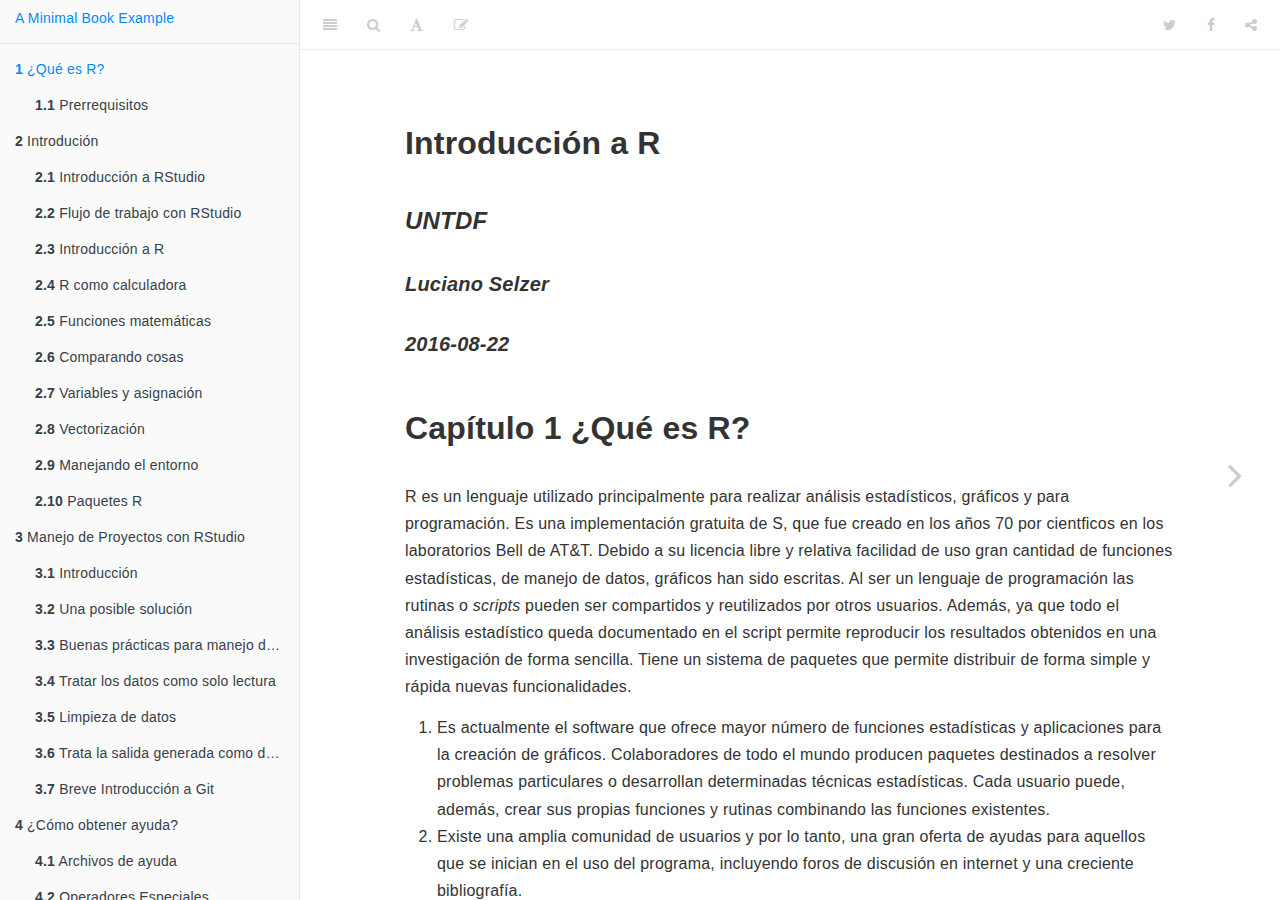
==== index.html @ 3c7bec18 "Update the book" ====
<!DOCTYPE html>
<html >

<head>

  <meta charset="UTF-8">
  <meta http-equiv="X-UA-Compatible" content="IE=edge">
  <title>Introducción a R</title>
  <meta content="text/html; charset=UTF-8" http-equiv="Content-Type">
  <meta name="description" content="Este libro es una introducción a R">
  <meta name="generator" content="bookdown 0.1.5 and GitBook 2.6.7">

  <meta property="og:title" content="Introducción a R" />
  <meta property="og:type" content="book" />
  
  
  <meta property="og:description" content="Este libro es una introducción a R" />
  <meta name="github-repo" content="lselzer/IntroRUNTDF" />

  <meta name="twitter:card" content="summary" />
  <meta name="twitter:title" content="Introducción a R" />
  
  <meta name="twitter:description" content="Este libro es una introducción a R" />
  

<meta name="author" content="Luciano Selzer">

<meta name="date" content="2016-08-22">


  <meta name="viewport" content="width=device-width, initial-scale=1">
  <meta name="apple-mobile-web-app-capable" content="yes">
  <meta name="apple-mobile-web-app-status-bar-style" content="black">
  
  

<link rel="next" href="intro.html">

<script src="libs/jquery-2.2.3/jquery.min.js"></script>
<link href="libs/gitbook-2.6.7/css/style.css" rel="stylesheet" />
<link href="libs/gitbook-2.6.7/css/plugin-bookdown.css" rel="stylesheet" />
<link href="libs/gitbook-2.6.7/css/plugin-highlight.css" rel="stylesheet" />
<link href="libs/gitbook-2.6.7/css/plugin-search.css" rel="stylesheet" />
<link href="libs/gitbook-2.6.7/css/plugin-fontsettings.css" rel="stylesheet" />









<style type="text/css">
div.sourceCode { overflow-x: auto; }
table.sourceCode, tr.sourceCode, td.lineNumbers, td.sourceCode {
  margin: 0; padding: 0; vertical-align: baseline; border: none; }
table.sourceCode { width: 100%; line-height: 100%; }
td.lineNumbers { text-align: right; padding-right: 4px; padding-left: 4px; color: #aaaaaa; border-right: 1px solid #aaaaaa; }
td.sourceCode { padding-left: 5px; }
code > span.kw { color: #007020; font-weight: bold; } /* Keyword */
code > span.dt { color: #902000; } /* DataType */
code > span.dv { color: #40a070; } /* DecVal */
code > span.bn { color: #40a070; } /* BaseN */
code > span.fl { color: #40a070; } /* Float */
code > span.ch { color: #4070a0; } /* Char */
code > span.st { color: #4070a0; } /* String */
code > span.co { color: #60a0b0; font-style: italic; } /* Comment */
code > span.ot { color: #007020; } /* Other */
code > span.al { color: #ff0000; font-weight: bold; } /* Alert */
code > span.fu { color: #06287e; } /* Function */
code > span.er { color: #ff0000; font-weight: bold; } /* Error */
code > span.wa { color: #60a0b0; font-weight: bold; font-style: italic; } /* Warning */
code > span.cn { color: #880000; } /* Constant */
code > span.sc { color: #4070a0; } /* SpecialChar */
code > span.vs { color: #4070a0; } /* VerbatimString */
code > span.ss { color: #bb6688; } /* SpecialString */
code > span.im { } /* Import */
code > span.va { color: #19177c; } /* Variable */
code > span.cf { color: #007020; font-weight: bold; } /* ControlFlow */
code > span.op { color: #666666; } /* Operator */
code > span.bu { } /* BuiltIn */
code > span.ex { } /* Extension */
code > span.pp { color: #bc7a00; } /* Preprocessor */
code > span.at { color: #7d9029; } /* Attribute */
code > span.do { color: #ba2121; font-style: italic; } /* Documentation */
code > span.an { color: #60a0b0; font-weight: bold; font-style: italic; } /* Annotation */
code > span.cv { color: #60a0b0; font-weight: bold; font-style: italic; } /* CommentVar */
code > span.in { color: #60a0b0; font-weight: bold; font-style: italic; } /* Information */
</style>

<link rel="stylesheet" href="css/style.css" type="text/css" />
<link rel="stylesheet" href="css/lesson.css" type="text/css" />
</head>

<body>


  <div class="book without-animation with-summary font-size-2 font-family-1" data-basepath=".">

    <div class="book-summary">
      <nav role="navigation">

<ul class="summary">
<li><a href="./">A Minimal Book Example</a></li>

<li class="divider"></li>
<li class="chapter" data-level="1" data-path="index.html"><a href="index.html"><i class="fa fa-check"></i><b>1</b> ¿Qué es R?</a><ul>
<li class="chapter" data-level="1.1" data-path="index.html"><a href="index.html#prerrequisitos"><i class="fa fa-check"></i><b>1.1</b> Prerrequisitos</a></li>
</ul></li>
<li class="chapter" data-level="2" data-path="intro.html"><a href="intro.html"><i class="fa fa-check"></i><b>2</b> Introdución</a><ul>
<li class="chapter" data-level="2.1" data-path="intro.html"><a href="intro.html#introduccion-a-rstudio"><i class="fa fa-check"></i><b>2.1</b> Introducción a RStudio</a></li>
<li class="chapter" data-level="2.2" data-path="intro.html"><a href="intro.html#flujo-de-trabajo-con-rstudio"><i class="fa fa-check"></i><b>2.2</b> Flujo de trabajo con RStudio</a></li>
<li class="chapter" data-level="2.3" data-path="intro.html"><a href="intro.html#introduccion-a-r"><i class="fa fa-check"></i><b>2.3</b> Introducción a R</a></li>
<li class="chapter" data-level="2.4" data-path="intro.html"><a href="intro.html#r-como-calculadora"><i class="fa fa-check"></i><b>2.4</b> R como calculadora</a></li>
<li class="chapter" data-level="2.5" data-path="intro.html"><a href="intro.html#funciones-matematicas"><i class="fa fa-check"></i><b>2.5</b> Funciones matemáticas</a></li>
<li class="chapter" data-level="2.6" data-path="intro.html"><a href="intro.html#comparando-cosas"><i class="fa fa-check"></i><b>2.6</b> Comparando cosas</a></li>
<li class="chapter" data-level="2.7" data-path="intro.html"><a href="intro.html#variables-y-asignacion"><i class="fa fa-check"></i><b>2.7</b> Variables y asignación</a></li>
<li class="chapter" data-level="2.8" data-path="intro.html"><a href="intro.html#vectorizacion"><i class="fa fa-check"></i><b>2.8</b> Vectorización</a></li>
<li class="chapter" data-level="2.9" data-path="intro.html"><a href="intro.html#manejando-el-entorno"><i class="fa fa-check"></i><b>2.9</b> Manejando el entorno</a></li>
<li class="chapter" data-level="2.10" data-path="intro.html"><a href="intro.html#paquetes-r"><i class="fa fa-check"></i><b>2.10</b> Paquetes R</a></li>
</ul></li>
<li class="chapter" data-level="3" data-path="proyectos.html"><a href="proyectos.html"><i class="fa fa-check"></i><b>3</b> Manejo de Proyectos con RStudio</a><ul>
<li class="chapter" data-level="3.1" data-path="proyectos.html"><a href="proyectos.html#introduccion"><i class="fa fa-check"></i><b>3.1</b> Introducción</a></li>
<li class="chapter" data-level="3.2" data-path="proyectos.html"><a href="proyectos.html#una-posible-solucion"><i class="fa fa-check"></i><b>3.2</b> Una posible solución</a></li>
<li class="chapter" data-level="3.3" data-path="proyectos.html"><a href="proyectos.html#buenas-practicas-para-manejo-de-proyectos"><i class="fa fa-check"></i><b>3.3</b> Buenas prácticas para manejo de proyectos</a></li>
<li class="chapter" data-level="3.4" data-path="proyectos.html"><a href="proyectos.html#tratar-los-datos-como-solo-lectura"><i class="fa fa-check"></i><b>3.4</b> Tratar los datos como solo lectura</a></li>
<li class="chapter" data-level="3.5" data-path="proyectos.html"><a href="proyectos.html#limpieza-de-datos"><i class="fa fa-check"></i><b>3.5</b> Limpieza de datos</a></li>
<li class="chapter" data-level="3.6" data-path="proyectos.html"><a href="proyectos.html#trata-la-salida-generada-como-descartable"><i class="fa fa-check"></i><b>3.6</b> Trata la salida generada como descartable</a></li>
<li class="chapter" data-level="3.7" data-path="proyectos.html"><a href="proyectos.html#breve-introduccion-a-git"><i class="fa fa-check"></i><b>3.7</b> Breve Introducción a Git</a></li>
</ul></li>
<li class="chapter" data-level="4" data-path="como-obtener-ayuda.html"><a href="como-obtener-ayuda.html"><i class="fa fa-check"></i><b>4</b> ¿Cómo obtener ayuda?</a><ul>
<li class="chapter" data-level="4.1" data-path="como-obtener-ayuda.html"><a href="como-obtener-ayuda.html#archivos-de-ayuda"><i class="fa fa-check"></i><b>4.1</b> Archivos de ayuda</a></li>
<li class="chapter" data-level="4.2" data-path="como-obtener-ayuda.html"><a href="como-obtener-ayuda.html#operadores-especiales"><i class="fa fa-check"></i><b>4.2</b> Operadores Especiales</a></li>
<li class="chapter" data-level="4.3" data-path="como-obtener-ayuda.html"><a href="como-obtener-ayuda.html#ayuda-de-paquetes"><i class="fa fa-check"></i><b>4.3</b> Ayuda de paquetes</a></li>
<li class="chapter" data-level="4.4" data-path="como-obtener-ayuda.html"><a href="como-obtener-ayuda.html#si-solo-recordas-una-parte-de-la-funcion"><i class="fa fa-check"></i><b>4.4</b> Si solo recordas una parte de la función</a></li>
<li class="chapter" data-level="4.5" data-path="como-obtener-ayuda.html"><a href="como-obtener-ayuda.html#si-no-tenes-idea-donde-empezar"><i class="fa fa-check"></i><b>4.5</b> Si no tenés idea donde empezar</a></li>
<li class="chapter" data-level="4.6" data-path="como-obtener-ayuda.html"><a href="como-obtener-ayuda.html#cuando-tu-codigo-no-funciona-obtener-ayuda-de-tus-pares"><i class="fa fa-check"></i><b>4.6</b> Cuando tu código no funciona: obtener ayuda de tus pares</a></li>
<li class="chapter" data-level="4.7" data-path="como-obtener-ayuda.html"><a href="como-obtener-ayuda.html#otras-fuentes-de-ayuda"><i class="fa fa-check"></i><b>4.7</b> Otras fuentes de ayuda</a></li>
</ul></li>
<li class="divider"></li>
<li><a href="https://github.com/rstudio/bookdown" target="blank">Published with bookdown</a></li>

</ul>

      </nav>
    </div>

    <div class="book-body">
      <div class="body-inner">
        <div class="book-header" role="navigation">
          <h1>
            <i class="fa fa-circle-o-notch fa-spin"></i><a href="./">Introducción a R</a>
          </h1>
        </div>

        <div class="page-wrapper" tabindex="-1" role="main">
          <div class="page-inner">

            <section class="normal" id="section-">
<div id="header">
<h1 class="title">Introducción a R</h1>
<h3 class="subtitle"><em>UNTDF</em></h3>
<h4 class="author"><em>Luciano Selzer</em></h4>
<h4 class="date"><em>2016-08-22</em></h4>
</div>
<div id="que-es-r" class="section level1">
<h1><span class="header-section-number">Capítulo 1</span> ¿Qué es R?</h1>
<p>R es un lenguaje utilizado principalmente para realizar análisis estadísticos, gráficos y para programación. Es una implementación gratuita de S, que fue creado en los años 70 por cientficos en los laboratorios Bell de AT&amp;T. Debido a su licencia libre y relativa facilidad de uso gran cantidad de funciones estadísticas, de manejo de datos, gráficos han sido escritas. Al ser un lenguaje de programación las rutinas o <em>scripts</em> pueden ser compartidos y reutilizados por otros usuarios. Además, ya que todo el análisis estadístico queda documentado en el script permite reproducir los resultados obtenidos en una investigación de forma sencilla. Tiene un sistema de paquetes que permite distribuir de forma simple y rápida nuevas funcionalidades.</p>
<ol style="list-style-type: decimal">
<li>Es actualmente el software que ofrece mayor número de funciones estadísticas y aplicaciones para la creación de gráficos. Colaboradores de todo el mundo producen paquetes destinados a resolver problemas particulares o desarrollan determinadas técnicas estadísticas. Cada usuario puede, además, crear sus propias funciones y rutinas combinando las funciones existentes.<br />
</li>
<li>Existe una amplia comunidad de usuarios y por lo tanto, una gran oferta de ayudas para aquellos que se inician en el uso del programa, incluyendo foros de discusión en internet y una creciente bibliografía.<br />
</li>
<li>R es una <em>lingua franca</em> para el intercambio de ideas en el ámbito científico. De la misma manera en que se escribe un artículo para comunicar ideas, pueden escribirse rutinas para comunicar un análisis. Un número creciente de trabajos citan este software o presentan rutinas escritas en este lenguaje publicadas.</li>
</ol>
<div id="prerrequisitos" class="section level2">
<h2><span class="header-section-number">1.1</span> Prerrequisitos</h2>
<p>Para este curso son necesarios una serie de programas. Primero, necesitamos R. Para bajarlo ir a <a href="https://cran.r-project.org/" class="uri">https://cran.r-project.org/</a>, hay varias opciones según el sistema operativo (Linux, Mac OS X, Windows). Elegir la opción correspondiente. Si eligen Windows, a continuación deben elegir <code>base</code> y luego <em>Download R 3.3.1 for Windows</em> que es la versión actual al momento de escribir estas palabras. Luego de que termine de bajar instalarlo.</p>
<p>Por otro lado, necesitaremos Git. Git es un sistema de control de versión. En el próximo capítulo veremos como se usa. Los sistemas de control de versión sirven para mantener un control de los cambios en el código, respaldo, y facilitan la colaboración entre pares. Para descargarlo ir <a href="https://git-scm.com/" class="uri">https://git-scm.com/</a>. Abajo a la derecha aparecerá una imagen de un monitor con un botón donde aparece la versión para nuestro sistema operativo. Hacer click ahí, descargar e instalar.</p>
<p>A continuación debemos instalar RStudio. Para esto, debemos navegar hasta <a href="https://www.rstudio.com/products/rstudio/download2/" class="uri">https://www.rstudio.com/products/rstudio/download2/</a> y descargar el la versión gratuita de escritorio (<em>RStudio Desktop</em>). Instalarla.</p>
<p>Una vez que RStudio está instalado solo falta configurar Git. Solo hace falta decirle la ruta del ejecutable. Para esto hay que abrir RStudio e ir al menú <code>Tools\Global Options</code> y luego ir a <code>Git\SVN</code>, el anteúltimo icono. Si utilizaron la instalación por defecto de Git la ruta es <code>C:\Program Files\Git\bin</code> si tienen Windows 32 bits o <code>C:\Program Files (x86)\Git\bin</code> si tienen Windows 64 bits. La carpeta <code>Program Files</code> puede llamarse <code>Archivos de Programa</code> si tienen Windows en español. Presionar <code>Ok</code>.</p>
<p>Finalmente, pueden crear un usuario en GitHub. Es un servicion gratuito. Ir a <a href="https://github.com/" class="uri">https://github.com/</a> y completar el formulario con usuario, correo electrónico y contraseña. Presionar <em>Sign Up for GitHub</em>. Si no están en una computadora compartida, también será conveniente crear un par de claves pública y privada para no tener que autenticarse cada vez que quieran subir sus cambios a GitHub. En Rstudio: 1. Vayan a <code>Tools\Global Options...</code>, luego a la pestaña de <code>Git\SVN</code>. 2. Ahí deben hacer click en <code>create RSA key</code>. Pueden poner una <code>Passphase</code> que es como una contraseña, no es obligatoria pero hará que las claves sean más seguras. 3. Presionan <code>Create</code>, les va a aparecer un cartel y ponen <code>Ok</code>. 4. Luego, presionan en <code>View public key</code>. Copian la clave.</p>
<p>En el sitio web de <a href="https://www.github.com">Github</a>:</p>
<ol style="list-style-type: decimal">
<li>En la esquina superior derecha hay un icono que es su foto de usuario. Hacen click ahí y luego en <code>Settings</code>.</li>
<li>Van la pestaña <code>SSH and GPG keys</code>.</li>
<li>Luego, presionan en <code>New SHH Key</code>.</li>
<li>En <em>Title</em> ponen el nombre del programa que lo va a usar. <strong>RStudio</strong> en nuestro caso.</li>
<li>En <em>Key</em> pegan lo que han copiado de RStudio.</li>
<li>Finalmente, presionan <code>Add SSH Key</code></li>
</ol>
<p>Con todo esto ya instalado y configurado ¡ya están listos para empezar!</p>

</div>
</div>
            </section>

          </div>
        </div>
      </div>

<a href="intro.html" class="navigation navigation-next navigation-unique" aria-label="Next page""><i class="fa fa-angle-right"></i></a>

<script src="libs/gitbook-2.6.7/js/app.min.js"></script>
<script src="libs/gitbook-2.6.7/js/lunr.js"></script>
<script src="libs/gitbook-2.6.7/js/plugin-search.js"></script>
<script src="libs/gitbook-2.6.7/js/plugin-sharing.js"></script>
<script src="libs/gitbook-2.6.7/js/plugin-fontsettings.js"></script>
<script src="libs/gitbook-2.6.7/js/plugin-bookdown.js"></script>
<script src="libs/gitbook-2.6.7/js/jquery.highlight.js"></script>
<script>
require(["gitbook"], function(gitbook) {
gitbook.start({
"sharing": {
"facebook": true,
"twitter": true,
"google": false,
"weibo": false,
"instapper": false,
"vk": false,
"all": ["facebook", "google", "twitter", "weibo", "instapaper"]
},
"fontsettings": {
"theme": "white",
"family": "sans",
"size": 2
},
"edit": {
"link": "https://github.com/rstudio/bookdown-demo/edit/master/index.Rmd",
"text": null
},
"download": null,
"toc": {
"collapse": "subsection"
}
});
});
</script>

</body>

</html>
---- libs/gitbook-2.6.7/css/style.css ----
/*! normalize.css v2.1.0 | MIT License | git.io/normalize */img,legend{border:0}*,.fa{-webkit-font-smoothing:antialiased}.fa-ul>li,sub,sup{position:relative}.book .book-body .page-wrapper .page-inner section.normal hr:after,.book-langs-index .inner .languages:after,.buttons:after,.dropdown-menu .buttons:after{clear:both}body,html{-ms-text-size-adjust:100%;-webkit-text-size-adjust:100%}article,aside,details,figcaption,figure,footer,header,hgroup,main,nav,section,summary{display:block}audio,canvas,video{display:inline-block}.hidden,[hidden]{display:none}audio:not([controls]){display:none;height:0}html{font-family:sans-serif}body,figure{margin:0}a:focus{outline:dotted thin}a:active,a:hover{outline:0}h1{font-size:2em;margin:.67em 0}abbr[title]{border-bottom:1px dotted}b,strong{font-weight:700}dfn{font-style:italic}hr{-moz-box-sizing:content-box;box-sizing:content-box;height:0}mark{background:#ff0;color:#000}code,kbd,pre,samp{font-family:monospace,serif;font-size:1em}pre{white-space:pre-wrap}q{quotes:"\201C" "\201D" "\2018" "\2019"}small{font-size:80%}sub,sup{font-size:75%;line-height:0;vertical-align:baseline}sup{top:-.5em}sub{bottom:-.25em}svg:not(:root){overflow:hidden}fieldset{border:1px solid silver;margin:0 2px;padding:.35em .625em .75em}legend{padding:0}button,input,select,textarea{font-family:inherit;font-size:100%;margin:0}button,input{line-height:normal}button,select{text-transform:none}button,html input[type=button],input[type=reset],input[type=submit]{-webkit-appearance:button;cursor:pointer}button[disabled],html input[disabled]{cursor:default}input[type=checkbox],input[type=radio]{box-sizing:border-box;padding:0}input[type=search]{-webkit-appearance:textfield;-moz-box-sizing:content-box;-webkit-box-sizing:content-box;box-sizing:content-box}input[type=search]::-webkit-search-cancel-button{margin-right:10px;}button::-moz-focus-inner,input::-moz-focus-inner{border:0;padding:0}textarea{overflow:auto;vertical-align:top}table{border-collapse:collapse;border-spacing:0}/*!
 * Preboot v2
 *
 * Open sourced under MIT license by @mdo.
 * Some variables and mixins from Bootstrap (Apache 2 license).
 */.link-inherit,.link-inherit:focus,.link-inherit:hover{color:inherit}.fa,.fa-stack{display:inline-block}/*!
 *  Font Awesome 4.1.0 by @davegandy - http://fontawesome.io - @fontawesome
 *  License - http://fontawesome.io/license (Font: SIL OFL 1.1, CSS: MIT License)
 */@font-face{font-family:FontAwesome;src:url(./fontawesome/fontawesome-webfont.ttf?v=4.1.0) format('truetype');font-weight:400;font-style:normal}.fa{font-family:FontAwesome;font-style:normal;font-weight:400;line-height:1;-moz-osx-font-smoothing:grayscale}.book .book-header,.book .book-summary{font-family:"Helvetica Neue",Helvetica,Arial,sans-serif}.fa-lg{font-size:1.33333333em;line-height:.75em;vertical-align:-15%}.fa-2x{font-size:2em}.fa-3x{font-size:3em}.fa-4x{font-size:4em}.fa-5x{font-size:5em}.fa-fw{width:1.28571429em;text-align:center}.fa-ul{padding-left:0;margin-left:2.14285714em;list-style-type:none}.fa-li{position:absolute;left:-2.14285714em;width:2.14285714em;top:.14285714em;text-align:center}.fa-li.fa-lg{left:-1.85714286em}.fa-border{padding:.2em .25em .15em;border:.08em solid #eee;border-radius:.1em}.pull-right{float:right}.pull-left{float:left}.fa.pull-left{margin-right:.3em}.fa.pull-right{margin-left:.3em}.fa-spin{-webkit-animation:spin 2s infinite linear;-moz-animation:spin 2s infinite linear;-o-animation:spin 2s infinite linear;animation:spin 2s infinite linear}@-moz-keyframes spin{0%{-moz-transform:rotate(0)}100%{-moz-transform:rotate(359deg)}}@-webkit-keyframes spin{0%{-webkit-transform:rotate(0)}100%{-webkit-transform:rotate(359deg)}}@-o-keyframes spin{0%{-o-transform:rotate(0)}100%{-o-transform:rotate(359deg)}}@keyframes spin{0%{-webkit-transform:rotate(0);transform:rotate(0)}100%{-webkit-transform:rotate(359deg);transform:rotate(359deg)}}.fa-rotate-90{filter:progid:DXImageTransform.Microsoft.BasicImage(rotation=1);-webkit-transform:rotate(90deg);-moz-transform:rotate(90deg);-ms-transform:rotate(90deg);-o-transform:rotate(90deg);transform:rotate(90deg)}.fa-rotate-180{filter:progid:DXImageTransform.Microsoft.BasicImage(rotation=2);-webkit-transform:rotate(180deg);-moz-transform:rotate(180deg);-ms-transform:rotate(180deg);-o-transform:rotate(180deg);transform:rotate(180deg)}.fa-rotate-270{filter:progid:DXImageTransform.Microsoft.BasicImage(rotation=3);-webkit-transform:rotate(270deg);-moz-transform:rotate(270deg);-ms-transform:rotate(270deg);-o-transform:rotate(270deg);transform:rotate(270deg)}.fa-flip-horizontal{filter:progid:DXImageTransform.Microsoft.BasicImage(rotation=0, mirror=1);-webkit-transform:scale(-1,1);-moz-transform:scale(-1,1);-ms-transform:scale(-1,1);-o-transform:scale(-1,1);transform:scale(-1,1)}.fa-flip-vertical{filter:progid:DXImageTransform.Microsoft.BasicImage(rotation=2, mirror=1);-webkit-transform:scale(1,-1);-moz-transform:scale(1,-1);-ms-transform:scale(1,-1);-o-transform:scale(1,-1);transform:scale(1,-1)}.fa-stack{position:relative;width:2em;height:2em;line-height:2em;vertical-align:middle}.fa-stack-1x,.fa-stack-2x{position:absolute;left:0;width:100%;text-align:center}.fa-stack-1x{line-height:inherit}.fa-stack-2x{font-size:2em}.fa-inverse{color:#fff}.fa-glass:before{content:"\f000"}.fa-music:before{content:"\f001"}.fa-search:before{content:"\f002"}.fa-envelope-o:before{content:"\f003"}.fa-heart:before{content:"\f004"}.fa-star:before{content:"\f005"}.fa-star-o:before{content:"\f006"}.fa-user:before{content:"\f007"}.fa-film:before{content:"\f008"}.fa-th-large:before{content:"\f009"}.fa-th:before{content:"\f00a"}.fa-th-list:before{content:"\f00b"}.fa-check:before{content:"\f00c"}.fa-times:before{content:"\f00d"}.fa-search-plus:before{content:"\f00e"}.fa-search-minus:before{content:"\f010"}.fa-power-off:before{content:"\f011"}.fa-signal:before{content:"\f012"}.fa-cog:before,.fa-gear:before{content:"\f013"}.fa-trash-o:before{content:"\f014"}.fa-home:before{content:"\f015"}.fa-file-o:before{content:"\f016"}.fa-clock-o:before{content:"\f017"}.fa-road:before{content:"\f018"}.fa-download:before{content:"\f019"}.fa-arrow-circle-o-down:before{content:"\f01a"}.fa-arrow-circle-o-up:before{content:"\f01b"}.fa-inbox:before{content:"\f01c"}.fa-play-circle-o:before{content:"\f01d"}.fa-repeat:before,.fa-rotate-right:before{content:"\f01e"}.fa-refresh:before{content:"\f021"}.fa-list-alt:before{content:"\f022"}.fa-lock:before{content:"\f023"}.fa-flag:before{content:"\f024"}.fa-headphones:before{content:"\f025"}.fa-volume-off:before{content:"\f026"}.fa-volume-down:before{content:"\f027"}.fa-volume-up:before{content:"\f028"}.fa-qrcode:before{content:"\f029"}.fa-barcode:before{content:"\f02a"}.fa-tag:before{content:"\f02b"}.fa-tags:before{content:"\f02c"}.fa-book:before{content:"\f02d"}.fa-bookmark:before{content:"\f02e"}.fa-print:before{content:"\f02f"}.fa-camera:before{content:"\f030"}.fa-font:before{content:"\f031"}.fa-bold:before{content:"\f032"}.fa-italic:before{content:"\f033"}.fa-text-height:before{content:"\f034"}.fa-text-width:before{content:"\f035"}.fa-align-left:before{content:"\f036"}.fa-align-center:before{content:"\f037"}.fa-align-right:before{content:"\f038"}.fa-align-justify:before{content:"\f039"}.fa-list:before{content:"\f03a"}.fa-dedent:before,.fa-outdent:before{content:"\f03b"}.fa-indent:before{content:"\f03c"}.fa-video-camera:before{content:"\f03d"}.fa-image:before,.fa-photo:before,.fa-picture-o:before{content:"\f03e"}.fa-pencil:before{content:"\f040"}.fa-map-marker:before{content:"\f041"}.fa-adjust:before{content:"\f042"}.fa-tint:before{content:"\f043"}.fa-edit:before,.fa-pencil-square-o:before{content:"\f044"}.fa-share-square-o:before{content:"\f045"}.fa-check-square-o:before{content:"\f046"}.fa-arrows:before{content:"\f047"}.fa-step-backward:before{content:"\f048"}.fa-fast-backward:before{content:"\f049"}.fa-backward:before{content:"\f04a"}.fa-play:before{content:"\f04b"}.fa-pause:before{content:"\f04c"}.fa-stop:before{content:"\f04d"}.fa-forward:before{content:"\f04e"}.fa-fast-forward:before{content:"\f050"}.fa-step-forward:before{content:"\f051"}.fa-eject:before{content:"\f052"}.fa-chevron-left:before{content:"\f053"}.fa-chevron-right:before{content:"\f054"}.fa-plus-circle:before{content:"\f055"}.fa-minus-circle:before{content:"\f056"}.fa-times-circle:before{content:"\f057"}.fa-check-circle:before{content:"\f058"}.fa-question-circle:before{content:"\f059"}.fa-info-circle:before{content:"\f05a"}.fa-crosshairs:before{content:"\f05b"}.fa-times-circle-o:before{content:"\f05c"}.fa-check-circle-o:before{content:"\f05d"}.fa-ban:before{content:"\f05e"}.fa-arrow-left:before{content:"\f060"}.fa-arrow-right:before{content:"\f061"}.fa-arrow-up:before{content:"\f062"}.fa-arrow-down:before{content:"\f063"}.fa-mail-forward:before,.fa-share:before{content:"\f064"}.fa-expand:before{content:"\f065"}.fa-compress:before{content:"\f066"}.fa-plus:before{content:"\f067"}.fa-minus:before{content:"\f068"}.fa-asterisk:before{content:"\f069"}.fa-exclamation-circle:before{content:"\f06a"}.fa-gift:before{content:"\f06b"}.fa-leaf:before{content:"\f06c"}.fa-fire:before{content:"\f06d"}.fa-eye:before{content:"\f06e"}.fa-eye-slash:before{content:"\f070"}.fa-exclamation-triangle:before,.fa-warning:before{content:"\f071"}.fa-plane:before{content:"\f072"}.fa-calendar:before{content:"\f073"}.fa-random:before{content:"\f074"}.fa-comment:before{content:"\f075"}.fa-magnet:before{content:"\f076"}.fa-chevron-up:before{content:"\f077"}.fa-chevron-down:before{content:"\f078"}.fa-retweet:before{content:"\f079"}.fa-shopping-cart:before{content:"\f07a"}.fa-folder:before{content:"\f07b"}.fa-folder-open:before{content:"\f07c"}.fa-arrows-v:before{content:"\f07d"}.fa-arrows-h:before{content:"\f07e"}.fa-bar-chart-o:before{content:"\f080"}.fa-twitter-square:before{content:"\f081"}.fa-facebook-square:before{content:"\f082"}.fa-camera-retro:before{content:"\f083"}.fa-key:before{content:"\f084"}.fa-cogs:before,.fa-gears:before{content:"\f085"}.fa-comments:before{content:"\f086"}.fa-thumbs-o-up:before{content:"\f087"}.fa-thumbs-o-down:before{content:"\f088"}.fa-star-half:before{content:"\f089"}.fa-heart-o:before{content:"\f08a"}.fa-sign-out:before{content:"\f08b"}.fa-linkedin-square:before{content:"\f08c"}.fa-thumb-tack:before{content:"\f08d"}.fa-external-link:before{content:"\f08e"}.fa-sign-in:before{content:"\f090"}.fa-trophy:before{content:"\f091"}.fa-github-square:before{content:"\f092"}.fa-upload:before{content:"\f093"}.fa-lemon-o:before{content:"\f094"}.fa-phone:before{content:"\f095"}.fa-square-o:before{content:"\f096"}.fa-bookmark-o:before{content:"\f097"}.fa-phone-square:before{content:"\f098"}.fa-twitter:before{content:"\f099"}.fa-facebook:before{content:"\f09a"}.fa-github:before{content:"\f09b"}.fa-unlock:before{content:"\f09c"}.fa-credit-card:before{content:"\f09d"}.fa-rss:before{content:"\f09e"}.fa-hdd-o:before{content:"\f0a0"}.fa-bullhorn:before{content:"\f0a1"}.fa-bell:before{content:"\f0f3"}.fa-certificate:before{content:"\f0a3"}.fa-hand-o-right:before{content:"\f0a4"}.fa-hand-o-left:before{content:"\f0a5"}.fa-hand-o-up:before{content:"\f0a6"}.fa-hand-o-down:before{content:"\f0a7"}.fa-arrow-circle-left:before{content:"\f0a8"}.fa-arrow-circle-right:before{content:"\f0a9"}.fa-arrow-circle-up:before{content:"\f0aa"}.fa-arrow-circle-down:before{content:"\f0ab"}.fa-globe:before{content:"\f0ac"}.fa-wrench:before{content:"\f0ad"}.fa-tasks:before{content:"\f0ae"}.fa-filter:before{content:"\f0b0"}.fa-briefcase:before{content:"\f0b1"}.fa-arrows-alt:before{content:"\f0b2"}.fa-group:before,.fa-users:before{content:"\f0c0"}.fa-chain:before,.fa-link:before{content:"\f0c1"}.fa-cloud:before{content:"\f0c2"}.fa-flask:before{content:"\f0c3"}.fa-cut:before,.fa-scissors:before{content:"\f0c4"}.fa-copy:before,.fa-files-o:before{content:"\f0c5"}.fa-paperclip:before{content:"\f0c6"}.fa-floppy-o:before,.fa-save:before{content:"\f0c7"}.fa-square:before{content:"\f0c8"}.fa-bars:before,.fa-navicon:before,.fa-reorder:before{content:"\f0c9"}.fa-list-ul:before{content:"\f0ca"}.fa-list-ol:before{content:"\f0cb"}.fa-strikethrough:before{content:"\f0cc"}.fa-underline:before{content:"\f0cd"}.fa-table:before{content:"\f0ce"}.fa-magic:before{content:"\f0d0"}.fa-truck:before{content:"\f0d1"}.fa-pinterest:before{content:"\f0d2"}.fa-pinterest-square:before{content:"\f0d3"}.fa-google-plus-square:before{content:"\f0d4"}.fa-google-plus:before{content:"\f0d5"}.fa-money:before{content:"\f0d6"}.fa-caret-down:before{content:"\f0d7"}.fa-caret-up:before{content:"\f0d8"}.fa-caret-left:before{content:"\f0d9"}.fa-caret-right:before{content:"\f0da"}.fa-columns:before{content:"\f0db"}.fa-sort:before,.fa-unsorted:before{content:"\f0dc"}.fa-sort-desc:before,.fa-sort-down:before{content:"\f0dd"}.fa-sort-asc:before,.fa-sort-up:before{content:"\f0de"}.fa-envelope:before{content:"\f0e0"}.fa-linkedin:before{content:"\f0e1"}.fa-rotate-left:before,.fa-undo:before{content:"\f0e2"}.fa-gavel:before,.fa-legal:before{content:"\f0e3"}.fa-dashboard:before,.fa-tachometer:before{content:"\f0e4"}.fa-comment-o:before{content:"\f0e5"}.fa-comments-o:before{content:"\f0e6"}.fa-bolt:before,.fa-flash:before{content:"\f0e7"}.fa-sitemap:before{content:"\f0e8"}.fa-umbrella:before{content:"\f0e9"}.fa-clipboard:before,.fa-paste:before{content:"\f0ea"}.fa-lightbulb-o:before{content:"\f0eb"}.fa-exchange:before{content:"\f0ec"}.fa-cloud-download:before{content:"\f0ed"}.fa-cloud-upload:before{content:"\f0ee"}.fa-user-md:before{content:"\f0f0"}.fa-stethoscope:before{content:"\f0f1"}.fa-suitcase:before{content:"\f0f2"}.fa-bell-o:before{content:"\f0a2"}.fa-coffee:before{content:"\f0f4"}.fa-cutlery:before{content:"\f0f5"}.fa-file-text-o:before{content:"\f0f6"}.fa-building-o:before{content:"\f0f7"}.fa-hospital-o:before{content:"\f0f8"}.fa-ambulance:before{content:"\f0f9"}.fa-medkit:before{content:"\f0fa"}.fa-fighter-jet:before{content:"\f0fb"}.fa-beer:before{content:"\f0fc"}.fa-h-square:before{content:"\f0fd"}.fa-plus-square:before{content:"\f0fe"}.fa-angle-double-left:before{content:"\f100"}.fa-angle-double-right:before{content:"\f101"}.fa-angle-double-up:before{content:"\f102"}.fa-angle-double-down:before{content:"\f103"}.fa-angle-left:before{content:"\f104"}.fa-angle-right:before{content:"\f105"}.fa-angle-up:before{content:"\f106"}.fa-angle-down:before{content:"\f107"}.fa-desktop:before{content:"\f108"}.fa-laptop:before{content:"\f109"}.fa-tablet:before{content:"\f10a"}.fa-mobile-phone:before,.fa-mobile:before{content:"\f10b"}.fa-circle-o:before{content:"\f10c"}.fa-quote-left:before{content:"\f10d"}.fa-quote-right:before{content:"\f10e"}.fa-spinner:before{content:"\f110"}.fa-circle:before{content:"\f111"}.fa-mail-reply:before,.fa-reply:before{content:"\f112"}.fa-github-alt:before{content:"\f113"}.fa-folder-o:before{content:"\f114"}.fa-folder-open-o:before{content:"\f115"}.fa-smile-o:before{content:"\f118"}.fa-frown-o:before{content:"\f119"}.fa-meh-o:before{content:"\f11a"}.fa-gamepad:before{content:"\f11b"}.fa-keyboard-o:before{content:"\f11c"}.fa-flag-o:before{content:"\f11d"}.fa-flag-checkered:before{content:"\f11e"}.fa-terminal:before{content:"\f120"}.fa-code:before{content:"\f121"}.fa-mail-reply-all:before,.fa-reply-all:before{content:"\f122"}.fa-star-half-empty:before,.fa-star-half-full:before,.fa-star-half-o:before{content:"\f123"}.fa-location-arrow:before{content:"\f124"}.fa-crop:before{content:"\f125"}.fa-code-fork:before{content:"\f126"}.fa-chain-broken:before,.fa-unlink:before{content:"\f127"}.fa-question:before{content:"\f128"}.fa-info:before{content:"\f129"}.fa-exclamation:before{content:"\f12a"}.fa-superscript:before{content:"\f12b"}.fa-subscript:before{content:"\f12c"}.fa-eraser:before{content:"\f12d"}.fa-puzzle-piece:before{content:"\f12e"}.fa-microphone:before{content:"\f130"}.fa-microphone-slash:before{content:"\f131"}.fa-shield:before{content:"\f132"}.fa-calendar-o:before{content:"\f133"}.fa-fire-extinguisher:before{content:"\f134"}.fa-rocket:before{content:"\f135"}.fa-maxcdn:before{content:"\f136"}.fa-chevron-circle-left:before{content:"\f137"}.fa-chevron-circle-right:before{content:"\f138"}.fa-chevron-circle-up:before{content:"\f139"}.fa-chevron-circle-down:before{content:"\f13a"}.fa-html5:before{content:"\f13b"}.fa-css3:before{content:"\f13c"}.fa-anchor:before{content:"\f13d"}.fa-unlock-alt:before{content:"\f13e"}.fa-bullseye:before{content:"\f140"}.fa-ellipsis-h:before{content:"\f141"}.fa-ellipsis-v:before{content:"\f142"}.fa-rss-square:before{content:"\f143"}.fa-play-circle:before{content:"\f144"}.fa-ticket:before{content:"\f145"}.fa-minus-square:before{content:"\f146"}.fa-minus-square-o:before{content:"\f147"}.fa-level-up:before{content:"\f148"}.fa-level-down:before{content:"\f149"}.fa-check-square:before{content:"\f14a"}.fa-pencil-square:before{content:"\f14b"}.fa-external-link-square:before{content:"\f14c"}.fa-share-square:before{content:"\f14d"}.fa-compass:before{content:"\f14e"}.fa-caret-square-o-down:before,.fa-toggle-down:before{content:"\f150"}.fa-caret-square-o-up:before,.fa-toggle-up:before{content:"\f151"}.fa-caret-square-o-right:before,.fa-toggle-right:before{content:"\f152"}.fa-eur:before,.fa-euro:before{content:"\f153"}.fa-gbp:before{content:"\f154"}.fa-dollar:before,.fa-usd:before{content:"\f155"}.fa-inr:before,.fa-rupee:before{content:"\f156"}.fa-cny:before,.fa-jpy:before,.fa-rmb:before,.fa-yen:before{content:"\f157"}.fa-rouble:before,.fa-rub:before,.fa-ruble:before{content:"\f158"}.fa-krw:before,.fa-won:before{content:"\f159"}.fa-bitcoin:before,.fa-btc:before{content:"\f15a"}.fa-file:before{content:"\f15b"}.fa-file-text:before{content:"\f15c"}.fa-sort-alpha-asc:before{content:"\f15d"}.fa-sort-alpha-desc:before{content:"\f15e"}.fa-sort-amount-asc:before{content:"\f160"}.fa-sort-amount-desc:before{content:"\f161"}.fa-sort-numeric-asc:before{content:"\f162"}.fa-sort-numeric-desc:before{content:"\f163"}.fa-thumbs-up:before{content:"\f164"}.fa-thumbs-down:before{content:"\f165"}.fa-youtube-square:before{content:"\f166"}.fa-youtube:before{content:"\f167"}.fa-xing:before{content:"\f168"}.fa-xing-square:before{content:"\f169"}.fa-youtube-play:before{content:"\f16a"}.fa-dropbox:before{content:"\f16b"}.fa-stack-overflow:before{content:"\f16c"}.fa-instagram:before{content:"\f16d"}.fa-flickr:before{content:"\f16e"}.fa-adn:before{content:"\f170"}.fa-bitbucket:before{content:"\f171"}.fa-bitbucket-square:before{content:"\f172"}.fa-tumblr:before{content:"\f173"}.fa-tumblr-square:before{content:"\f174"}.fa-long-arrow-down:before{content:"\f175"}.fa-long-arrow-up:before{content:"\f176"}.fa-long-arrow-left:before{content:"\f177"}.fa-long-arrow-right:before{content:"\f178"}.fa-apple:before{content:"\f179"}.fa-windows:before{content:"\f17a"}.fa-android:before{content:"\f17b"}.fa-linux:before{content:"\f17c"}.fa-dribbble:before{content:"\f17d"}.fa-skype:before{content:"\f17e"}.fa-foursquare:before{content:"\f180"}.fa-trello:before{content:"\f181"}.fa-female:before{content:"\f182"}.fa-male:before{content:"\f183"}.fa-gittip:before{content:"\f184"}.fa-sun-o:before{content:"\f185"}.fa-moon-o:before{content:"\f186"}.fa-archive:before{content:"\f187"}.fa-bug:before{content:"\f188"}.fa-vk:before{content:"\f189"}.fa-weibo:before{content:"\f18a"}.fa-renren:before{content:"\f18b"}.fa-pagelines:before{content:"\f18c"}.fa-stack-exchange:before{content:"\f18d"}.fa-arrow-circle-o-right:before{content:"\f18e"}.fa-arrow-circle-o-left:before{content:"\f190"}.fa-caret-square-o-left:before,.fa-toggle-left:before{content:"\f191"}.fa-dot-circle-o:before{content:"\f192"}.fa-wheelchair:before{content:"\f193"}.fa-vimeo-square:before{content:"\f194"}.fa-try:before,.fa-turkish-lira:before{content:"\f195"}.fa-plus-square-o:before{content:"\f196"}.fa-space-shuttle:before{content:"\f197"}.fa-slack:before{content:"\f198"}.fa-envelope-square:before{content:"\f199"}.fa-wordpress:before{content:"\f19a"}.fa-openid:before{content:"\f19b"}.fa-bank:before,.fa-institution:before,.fa-university:before{content:"\f19c"}.fa-graduation-cap:before,.fa-mortar-board:before{content:"\f19d"}.fa-yahoo:before{content:"\f19e"}.fa-google:before{content:"\f1a0"}.fa-reddit:before{content:"\f1a1"}.fa-reddit-square:before{content:"\f1a2"}.fa-stumbleupon-circle:before{content:"\f1a3"}.fa-stumbleupon:before{content:"\f1a4"}.fa-delicious:before{content:"\f1a5"}.fa-digg:before{content:"\f1a6"}.fa-pied-piper-square:before,.fa-pied-piper:before{content:"\f1a7"}.fa-pied-piper-alt:before{content:"\f1a8"}.fa-drupal:before{content:"\f1a9"}.fa-joomla:before{content:"\f1aa"}.fa-language:before{content:"\f1ab"}.fa-fax:before{content:"\f1ac"}.fa-building:before{content:"\f1ad"}.fa-child:before{content:"\f1ae"}.fa-paw:before{content:"\f1b0"}.fa-spoon:before{content:"\f1b1"}.fa-cube:before{content:"\f1b2"}.fa-cubes:before{content:"\f1b3"}.fa-behance:before{content:"\f1b4"}.fa-behance-square:before{content:"\f1b5"}.fa-steam:before{content:"\f1b6"}.fa-steam-square:before{content:"\f1b7"}.fa-recycle:before{content:"\f1b8"}.fa-automobile:before,.fa-car:before{content:"\f1b9"}.fa-cab:before,.fa-taxi:before{content:"\f1ba"}.fa-tree:before{content:"\f1bb"}.fa-spotify:before{content:"\f1bc"}.fa-deviantart:before{content:"\f1bd"}.fa-soundcloud:before{content:"\f1be"}.fa-database:before{content:"\f1c0"}.fa-file-pdf-o:before{content:"\f1c1"}.fa-file-word-o:before{content:"\f1c2"}.fa-file-excel-o:before{content:"\f1c3"}.fa-file-powerpoint-o:before{content:"\f1c4"}.fa-file-image-o:before,.fa-file-photo-o:before,.fa-file-picture-o:before{content:"\f1c5"}.fa-file-archive-o:before,.fa-file-zip-o:before{content:"\f1c6"}.fa-file-audio-o:before,.fa-file-sound-o:before{content:"\f1c7"}.fa-file-movie-o:before,.fa-file-video-o:before{content:"\f1c8"}.fa-file-code-o:before{content:"\f1c9"}.fa-vine:before{content:"\f1ca"}.fa-codepen:before{content:"\f1cb"}.fa-jsfiddle:before{content:"\f1cc"}.fa-life-bouy:before,.fa-life-ring:before,.fa-life-saver:before,.fa-support:before{content:"\f1cd"}.fa-circle-o-notch:before{content:"\f1ce"}.fa-ra:before,.fa-rebel:before{content:"\f1d0"}.fa-empire:before,.fa-ge:before{content:"\f1d1"}.fa-git-square:before{content:"\f1d2"}.fa-git:before{content:"\f1d3"}.fa-hacker-news:before{content:"\f1d4"}.fa-tencent-weibo:before{content:"\f1d5"}.fa-qq:before{content:"\f1d6"}.fa-wechat:before,.fa-weixin:before{content:"\f1d7"}.fa-paper-plane:before,.fa-send:before{content:"\f1d8"}.fa-paper-plane-o:before,.fa-send-o:before{content:"\f1d9"}.fa-history:before{content:"\f1da"}.fa-circle-thin:before{content:"\f1db"}.fa-header:before{content:"\f1dc"}.fa-paragraph:before{content:"\f1dd"}.fa-sliders:before{content:"\f1de"}.fa-share-alt:before{content:"\f1e0"}.fa-share-alt-square:before{content:"\f1e1"}.fa-bomb:before{content:"\f1e2"}.book-langs-index{width:100%;height:100%;padding:40px 0;margin:0;overflow:auto}@media (max-width:600px){.book-langs-index{padding:0}}.book-langs-index .inner{max-width:600px;width:100%;margin:0 auto;padding:30px;background:#fff;border-radius:3px}.book-langs-index .inner h3{margin:0}.book-langs-index .inner .languages{list-style:none;padding:20px 30px;margin-top:20px;border-top:1px solid #eee}.book-langs-index .inner .languages:after,.book-langs-index .inner .languages:before{content:" ";display:table;line-height:0}.book-langs-index .inner .languages li{width:50%;float:left;padding:10px 5px;font-size:16px}@media (max-width:600px){.book-langs-index .inner .languages li{width:100%;max-width:100%}}.book .book-header{overflow:visible;height:50px;padding:0 8px;z-index:2;font-size:.85em;color:#7e888b;background:0 0}.book .book-header .btn{display:block;height:50px;padding:0 15px;border-bottom:none;color:#ccc;text-transform:uppercase;line-height:50px;-webkit-box-shadow:none!important;box-shadow:none!important;position:relative;font-size:14px}.book .book-header .btn:hover{position:relative;text-decoration:none;color:#444;background:0 0}.book .book-header h1{margin:0;font-size:20px;font-weight:200;text-align:center;line-height:50px;opacity:0;padding-left:200px;padding-right:200px;-webkit-transition:opacity .2s ease;-moz-transition:opacity .2s ease;-o-transition:opacity .2s ease;transition:opacity .2s ease;overflow:hidden;text-overflow:ellipsis;white-space:nowrap}.book .book-header h1 a,.book .book-header h1 a:hover{color:inherit;text-decoration:none}@media (max-width:1000px){.book .book-header h1{display:none}}.book .book-header h1 i{display:none}.book .book-header:hover h1{opacity:1}.book.is-loading .book-header h1 i{display:inline-block}.book.is-loading .book-header h1 a{display:none}.dropdown{position:relative}.dropdown-menu{position:absolute;top:100%;left:0;z-index:100;display:none;float:left;min-width:160px;padding:0;margin:2px 0 0;list-style:none;font-size:14px;background-color:#fafafa;border:1px solid rgba(0,0,0,.07);border-radius:1px;-webkit-box-shadow:0 6px 12px rgba(0,0,0,.175);box-shadow:0 6px 12px rgba(0,0,0,.175);background-clip:padding-box}.dropdown-menu.open{display:block}.dropdown-menu.dropdown-left{left:auto;right:4%}.dropdown-menu.dropdown-left .dropdown-caret{right:14px;left:auto}.dropdown-menu .dropdown-caret{position:absolute;top:-8px;left:14px;width:18px;height:10px;float:left;overflow:hidden}.dropdown-menu .dropdown-caret .caret-inner,.dropdown-menu .dropdown-caret .caret-outer{display:inline-block;top:0;border-left:9px solid transparent;border-right:9px solid transparent;position:absolute}.dropdown-menu .dropdown-caret .caret-outer{border-bottom:9px solid rgba(0,0,0,.1);height:auto;left:0;width:auto;margin-left:-1px}.dropdown-menu .dropdown-caret .caret-inner{margin-top:-1px;top:1px;border-bottom:9px solid #fafafa}.dropdown-menu .buttons{border-bottom:1px solid rgba(0,0,0,.07)}.dropdown-menu .buttons:after,.dropdown-menu .buttons:before{content:" ";display:table;line-height:0}.dropdown-menu .buttons:last-child{border-bottom:none}.dropdown-menu .buttons .button{border:0;background-color:transparent;color:#a6a6a6;width:100%;text-align:center;float:left;line-height:1.42857143;padding:8px 4px}.alert,.dropdown-menu .buttons .button:hover{color:#444}.dropdown-menu .buttons .button:focus,.dropdown-menu .buttons .button:hover{outline:0}.dropdown-menu .buttons .button.size-2{width:50%}.dropdown-menu .buttons .button.size-3{width:33%}.alert{padding:15px;margin-bottom:20px;background:#eee;border-bottom:5px solid #ddd}.alert-success{background:#dff0d8;border-color:#d6e9c6;color:#3c763d}.alert-info{background:#d9edf7;border-color:#bce8f1;color:#31708f}.alert-danger{background:#f2dede;border-color:#ebccd1;color:#a94442}.alert-warning{background:#fcf8e3;border-color:#faebcc;color:#8a6d3b}.book .book-summary{position:absolute;top:0;left:-300px;bottom:0;z-index:1;width:300px;color:#364149;background:#fafafa;border-right:1px solid rgba(0,0,0,.07);-webkit-transition:left 250ms ease;-moz-transition:left 250ms ease;-o-transition:left 250ms ease;transition:left 250ms ease}.book .book-summary ul.summary{position:absolute;top:0;left:0;right:0;bottom:0;overflow-y:auto;list-style:none;margin:0;padding:0;-webkit-transition:top .5s ease;-moz-transition:top .5s ease;-o-transition:top .5s ease;transition:top .5s ease}.book .book-summary ul.summary li{list-style:none}.book .book-summary ul.summary li.divider{height:1px;margin:7px 0;overflow:hidden;background:rgba(0,0,0,.07)}.book .book-summary ul.summary li i.fa-check{display:none;position:absolute;right:9px;top:16px;font-size:9px;color:#3c3}.book .book-summary ul.summary li.done>a{color:#364149;font-weight:400}.book .book-summary ul.summary li.done>a i{display:inline}.book .book-summary ul.summary li a,.book .book-summary ul.summary li span{display:block;padding:10px 15px;border-bottom:none;color:#364149;background:0 0;text-overflow:ellipsis;overflow:hidden;white-space:nowrap;position:relative}.book .book-summary ul.summary li span{cursor:not-allowed;opacity:.3;filter:alpha(opacity=30)}.book .book-summary ul.summary li a:hover,.book .book-summary ul.summary li.active>a{color:#008cff;background:0 0;text-decoration:none}.book .book-summary ul.summary li ul{padding-left:20px}@media (max-width:600px){.book .book-summary{width:calc(100% - 60px);bottom:0;left:-100%}}.book.with-summary .book-summary{left:0}.book.without-animation .book-summary{-webkit-transition:none!important;-moz-transition:none!important;-o-transition:none!important;transition:none!important}.book{position:relative;width:100%;height:100%}.book .book-body,.book .book-body .body-inner{position:absolute;top:0;left:0;overflow-y:auto;bottom:0;right:0}.book .book-body{color:#000;background:#fff;-webkit-transition:left 250ms ease;-moz-transition:left 250ms ease;-o-transition:left 250ms ease;transition:left 250ms ease}.book .book-body .page-wrapper{position:relative;outline:0}.book .book-body .page-wrapper .page-inner{max-width:800px;margin:0 auto;padding:20px 0 40px}.book .book-body .page-wrapper .page-inner section{margin:0;padding:5px 15px;background:#fff;border-radius:2px;line-height:1.7;font-size:1.6rem}.book .book-body .page-wrapper .page-inner .btn-group .btn{border-radius:0;background:#eee;border:0}@media (max-width:1240px){.book .book-body{-webkit-transition:-webkit-transform 250ms ease;-moz-transition:-moz-transform 250ms ease;-o-transition:-o-transform 250ms ease;transition:transform 250ms ease;padding-bottom:20px}.book .book-body .body-inner{position:static;min-height:calc(100% - 50px)}}@media (min-width:600px){.book.with-summary .book-body{left:300px}}@media (max-width:600px){.book.with-summary{overflow:hidden}.book.with-summary .book-body{-webkit-transform:translate(calc(100% - 60px),0);-moz-transform:translate(calc(100% - 60px),0);-ms-transform:translate(calc(100% - 60px),0);-o-transform:translate(calc(100% - 60px),0);transform:translate(calc(100% - 60px),0)}}.book.without-animation .book-body{-webkit-transition:none!important;-moz-transition:none!important;-o-transition:none!important;transition:none!important}.buttons:after,.buttons:before{content:" ";display:table;line-height:0}.button{border:0;background:#eee;color:#666;width:100%;text-align:center;float:left;line-height:1.42857143;padding:8px 4px}.button:hover{color:#444}.button:focus,.button:hover{outline:0}.button.size-2{width:50%}.button.size-3{width:33%}.book .book-body .page-wrapper .page-inner section{display:none}.book .book-body .page-wrapper .page-inner section.normal{display:block;word-wrap:break-word;overflow:hidden;color:#333;line-height:1.7;text-size-adjust:100%;-ms-text-size-adjust:100%;-webkit-text-size-adjust:100%;-moz-text-size-adjust:100%}.book .book-body .page-wrapper .page-inner section.normal *{box-sizing:border-box;-webkit-box-sizing:border-box;font-size:inherit}.book .book-body .page-wrapper .page-inner section.normal>:first-child{margin-top:0!important}.book .book-body .page-wrapper .page-inner section.normal>:last-child{margin-bottom:0!important}.book .book-body .page-wrapper .page-inner section.normal blockquote,.book .book-body .page-wrapper .page-inner section.normal code,.book .book-body .page-wrapper .page-inner section.normal figure,.book .book-body .page-wrapper .page-inner section.normal img,.book .book-body .page-wrapper .page-inner section.normal pre,.book .book-body .page-wrapper .page-inner section.normal table,.book .book-body .page-wrapper .page-inner section.normal tr{page-break-inside:avoid}.book .book-body .page-wrapper .page-inner section.normal h2,.book .book-body .page-wrapper .page-inner section.normal h3,.book .book-body .page-wrapper .page-inner section.normal h4,.book .book-body .page-wrapper .page-inner section.normal h5,.book .book-body .page-wrapper .page-inner section.normal p{orphans:3;widows:3}.book .book-body .page-wrapper .page-inner section.normal h1,.book .book-body .page-wrapper .page-inner section.normal h2,.book .book-body .page-wrapper .page-inner section.normal h3,.book .book-body .page-wrapper .page-inner section.normal h4,.book .book-body .page-wrapper .page-inner section.normal h5{page-break-after:avoid}.book .book-body .page-wrapper .page-inner section.normal b,.book .book-body .page-wrapper .page-inner section.normal strong{font-weight:700}.book .book-body .page-wrapper .page-inner section.normal em{font-style:italic}.book .book-body .page-wrapper .page-inner section.normal blockquote,.book .book-body .page-wrapper .page-inner section.normal dl,.book .book-body .page-wrapper .page-inner section.normal ol,.book .book-body .page-wrapper .page-inner section.normal p,.book .book-body .page-wrapper .page-inner section.normal table,.book .book-body .page-wrapper .page-inner section.normal ul{margin-top:0;margin-bottom:.85em}.book .book-body .page-wrapper .page-inner section.normal a{color:#4183c4;text-decoration:none;background:0 0}.book .book-body .page-wrapper .page-inner section.normal a:active,.book .book-body .page-wrapper .page-inner section.normal a:focus,.book .book-body .page-wrapper .page-inner section.normal a:hover{outline:0;text-decoration:underline}.book .book-body .page-wrapper .page-inner section.normal img{border:0;max-width:100%}.book .book-body .page-wrapper .page-inner section.normal hr{height:4px;padding:0;margin:1.7em 0;overflow:hidden;background-color:#e7e7e7;border:none}.book .book-body .page-wrapper .page-inner section.normal hr:after,.book .book-body .page-wrapper .page-inner section.normal hr:before{display:table;content:" "}.book .book-body .page-wrapper .page-inner section.normal h1,.book .book-body .page-wrapper .page-inner section.normal h2,.book .book-body .page-wrapper .page-inner section.normal h3,.book .book-body .page-wrapper .page-inner section.normal h4,.book .book-body .page-wrapper .page-inner section.normal h5,.book .book-body .page-wrapper .page-inner section.normal h6{margin-top:1.275em;margin-bottom:.85em;font-weight:700}.book .book-body .page-wrapper .page-inner section.normal h1{font-size:2em}.book .book-body .page-wrapper .page-inner section.normal h2{font-size:1.75em}.book .book-body .page-wrapper .page-inner section.normal h3{font-size:1.5em}.book .book-body .page-wrapper .page-inner section.normal h4{font-size:1.25em}.book .book-body .page-wrapper .page-inner section.normal h5{font-size:1em}.book .book-body .page-wrapper .page-inner section.normal h6{font-size:1em;color:#777}.book .book-body .page-wrapper .page-inner section.normal code,.book .book-body .page-wrapper .page-inner section.normal pre{font-family:Consolas,"Liberation Mono",Menlo,Courier,monospace;direction:ltr;border:none;color:inherit}.book .book-body .page-wrapper .page-inner section.normal pre{overflow:auto;word-wrap:normal;margin:0 0 1.275em;padding:.85em 1em;background:#f7f7f7}.book .book-body .page-wrapper .page-inner section.normal pre>code{display:inline;max-width:initial;padding:0;margin:0;overflow:initial;line-height:inherit;font-size:.85em;white-space:pre;background:0 0}.book .book-body .page-wrapper .page-inner section.normal pre>code:after,.book .book-body .page-wrapper .page-inner section.normal pre>code:before{content:normal}.book .book-body .page-wrapper .page-inner section.normal code{padding:.2em;margin:0;font-size:.85em;background-color:#f7f7f7}.book .book-body .page-wrapper .page-inner section.normal code:after,.book .book-body .page-wrapper .page-inner section.normal code:before{letter-spacing:-.2em;content:"\00a0"}.book .book-body .page-wrapper .page-inner section.normal table{display:table;width:100%;border-collapse:collapse;border-spacing:0;overflow:auto}.book .book-body .page-wrapper .page-inner section.normal table td,.book .book-body .page-wrapper .page-inner section.normal table th{padding:6px 13px;border:1px solid #ddd}.book .book-body .page-wrapper .page-inner section.normal table tr{background-color:#fff;border-top:1px solid #ccc}.book .book-body .page-wrapper .page-inner section.normal table tr:nth-child(2n){background-color:#f8f8f8}.book .book-body .page-wrapper .page-inner section.normal table th{font-weight:700}.book .book-body .page-wrapper .page-inner section.normal ol,.book .book-body .page-wrapper .page-inner section.normal ul{padding:0 0 0 2em;margin:0 0 .85em}.book .book-body .page-wrapper .page-inner section.normal ol ol,.book .book-body .page-wrapper .page-inner section.normal ol ul,.book .book-body .page-wrapper .page-inner section.normal ul ol,.book .book-body .page-wrapper .page-inner section.normal ul ul{margin-top:0;margin-bottom:0}.book .book-body .page-wrapper .page-inner section.normal ol ol{list-style-type:lower-roman}.book .book-body .page-wrapper .page-inner section.normal blockquote{margin:0 0 .85em;padding:0 15px;color:#858585;border-left:4px solid #e5e5e5}.book .book-body .page-wrapper .page-inner section.normal blockquote:first-child{margin-top:0}.book .book-body .page-wrapper .page-inner section.normal blockquote:last-child{margin-bottom:0}.book .book-body .page-wrapper .page-inner section.normal dl{padding:0}.book .book-body .page-wrapper .page-inner section.normal dl dt{padding:0;margin-top:.85em;font-style:italic;font-weight:700}.book .book-body .page-wrapper .page-inner section.normal dl dd{padding:0 .85em;margin-bottom:.85em}.book .book-body .page-wrapper .page-inner section.normal dd{margin-left:0}.book .book-body .page-wrapper .page-inner section.normal .glossary-term{cursor:help;text-decoration:underline}.book .book-body .navigation{position:absolute;top:50px;bottom:0;margin:0;max-width:150px;min-width:90px;display:flex;justify-content:center;align-content:center;flex-direction:column;font-size:40px;color:#ccc;text-align:center;-webkit-transition:all 350ms ease;-moz-transition:all 350ms ease;-o-transition:all 350ms ease;transition:all 350ms ease}.book .book-body .navigation:hover{text-decoration:none;color:#444}.book .book-body .navigation.navigation-next{right:0}.book .book-body .navigation.navigation-prev{left:0}@media (max-width:1240px){.book .book-body .navigation{position:static;top:auto;max-width:50%;width:50%;display:inline-block;float:left}.book .book-body .navigation.navigation-unique{max-width:100%;width:100%}}.book .book-body .page-wrapper .page-inner section.glossary{margin-bottom:40px}.book .book-body .page-wrapper .page-inner section.glossary h2 a,.book .book-body .page-wrapper .page-inner section.glossary h2 a:hover{color:inherit;text-decoration:none}.book .book-body .page-wrapper .page-inner section.glossary .glossary-index{list-style:none;margin:0;padding:0}.book .book-body .page-wrapper .page-inner section.glossary .glossary-index li{display:inline;margin:0 8px;white-space:nowrap}*{-webkit-box-sizing:border-box;-moz-box-sizing:border-box;box-sizing:border-box;-webkit-overflow-scrolling:touch;-webkit-tap-highlight-color:transparent;-webkit-text-size-adjust:none;-webkit-touch-callout:none}a{text-decoration:none}body,html{height:100%}html{font-size:62.5%}body{text-rendering:optimizeLegibility;font-smoothing:antialiased;font-family:"Helvetica Neue",Helvetica,Arial,sans-serif;font-size:14px;letter-spacing:.2px;text-size-adjust:100%}
---- libs/gitbook-2.6.7/css/plugin-bookdown.css ----
.book .book-header h1 {
  padding-left: 20px;
  padding-right: 20px;
}
.book .book-header.fixed {
  position: fixed;
  right: 0;
  top: 0;
  left: 0;
  border-bottom: 1px solid rgba(0,0,0,.07);
}
span.search-highlight {
  background-color: #ffff88;
}
@media (min-width: 600px) {
  .book.with-summary .book-header.fixed {
    left: 300px;
  }
}
@media (max-width: 1240px) {
  .book .book-body.fixed {
    top: 50px;
  }
  .book .book-body.fixed .body-inner {
    top: auto;
  }
}
@media (max-width: 600px) {
  .book.with-summary .book-header.fixed {
    left: calc(100% - 60px);
    min-width: 300px;
  }
  .book.with-summary .book-body {
    transform: none;
    left: calc(100% - 60px);
    min-width: 300px;
  }
  .book .book-body.fixed {
    top: 0;
  }
}

.book .book-body.fixed .body-inner {
  top: 50px;
}
.book .book-body .page-wrapper .page-inner section.normal sub, .book .book-body .page-wrapper .page-inner section.normal sup {
  font-size: 85%;
}

@media print {
  .book .book-summary, .book .book-body .book-header, .fa {
    display: none !important;
  }
  .book .book-body.fixed {
    left: 0px;
  }
  .book .book-body,.book .book-body .body-inner, .book.with-summary {
    overflow: visible !important;
  }
}
---- libs/gitbook-2.6.7/css/plugin-highlight.css ----
.book .book-body .page-wrapper .page-inner section.normal pre,
.book .book-body .page-wrapper .page-inner section.normal code {
  /* http://jmblog.github.com/color-themes-for-google-code-highlightjs */
  /* Tomorrow Comment */
  /* Tomorrow Red */
  /* Tomorrow Orange */
  /* Tomorrow Yellow */
  /* Tomorrow Green */
  /* Tomorrow Aqua */
  /* Tomorrow Blue */
  /* Tomorrow Purple */
}
.book .book-body .page-wrapper .page-inner section.normal pre .hljs-comment,
.book .book-body .page-wrapper .page-inner section.normal code .hljs-comment,
.book .book-body .page-wrapper .page-inner section.normal pre .hljs-title,
.book .book-body .page-wrapper .page-inner section.normal code .hljs-title {
  color: #8e908c;
}
.book .book-body .page-wrapper .page-inner section.normal pre .hljs-variable,
.book .book-body .page-wrapper .page-inner section.normal code .hljs-variable,
.book .book-body .page-wrapper .page-inner section.normal pre .hljs-attribute,
.book .book-body .page-wrapper .page-inner section.normal code .hljs-attribute,
.book .book-body .page-wrapper .page-inner section.normal pre .hljs-tag,
.book .book-body .page-wrapper .page-inner section.normal code .hljs-tag,
.book .book-body .page-wrapper .page-inner section.normal pre .hljs-regexp,
.book .book-body .page-wrapper .page-inner section.normal code .hljs-regexp,
.book .book-body .page-wrapper .page-inner section.normal pre .ruby .hljs-constant,
.book .book-body .page-wrapper .page-inner section.normal code .ruby .hljs-constant,
.book .book-body .page-wrapper .page-inner section.normal pre .xml .hljs-tag .hljs-title,
.book .book-body .page-wrapper .page-inner section.normal code .xml .hljs-tag .hljs-title,
.book .book-body .page-wrapper .page-inner section.normal pre .xml .hljs-pi,
.book .book-body .page-wrapper .page-inner section.normal code .xml .hljs-pi,
.book .book-body .page-wrapper .page-inner section.normal pre .xml .hljs-doctype,
.book .book-body .page-wrapper .page-inner section.normal code .xml .hljs-doctype,
.book .book-body .page-wrapper .page-inner section.normal pre .html .hljs-doctype,
.book .book-body .page-wrapper .page-inner section.normal code .html .hljs-doctype,
.book .book-body .page-wrapper .page-inner section.normal pre .css .hljs-id,
.book .book-body .page-wrapper .page-inner section.normal code .css .hljs-id,
.book .book-body .page-wrapper .page-inner section.normal pre .css .hljs-class,
.book .book-body .page-wrapper .page-inner section.normal code .css .hljs-class,
.book .book-body .page-wrapper .page-inner section.normal pre .css .hljs-pseudo,
.book .book-body .page-wrapper .page-inner section.normal code .css .hljs-pseudo {
  color: #c82829;
}
.book .book-body .page-wrapper .page-inner section.normal pre .hljs-number,
.book .book-body .page-wrapper .page-inner section.normal code .hljs-number,
.book .book-body .page-wrapper .page-inner section.normal pre .hljs-preprocessor,
.book .book-body .page-wrapper .page-inner section.normal code .hljs-preprocessor,
.book .book-body .page-wrapper .page-inner section.normal pre .hljs-pragma,
.book .book-body .page-wrapper .page-inner section.normal code .hljs-pragma,
.book .book-body .page-wrapper .page-inner section.normal pre .hljs-built_in,
.book .book-body .page-wrapper .page-inner section.normal code .hljs-built_in,
.book .book-body .page-wrapper .page-inner section.normal pre .hljs-literal,
.book .book-body .page-wrapper .page-inner section.normal code .hljs-literal,
.book .book-body .page-wrapper .page-inner section.normal pre .hljs-params,
.book .book-body .page-wrapper .page-inner section.normal code .hljs-params,
.book .book-body .page-wrapper .page-inner section.normal pre .hljs-constant,
.book .book-body .page-wrapper .page-inner section.normal code .hljs-constant {
  color: #f5871f;
}
.book .book-body .page-wrapper .page-inner section.normal pre .ruby .hljs-class .hljs-title,
.book .book-body .page-wrapper .page-inner section.normal code .ruby .hljs-class .hljs-title,
.book .book-body .page-wrapper .page-inner section.normal pre .css .hljs-rules .hljs-attribute,
.book .book-body .page-wrapper .page-inner section.normal code .css .hljs-rules .hljs-attribute {
  color: #eab700;
}
.book .book-body .page-wrapper .page-inner section.normal pre .hljs-string,
.book .book-body .page-wrapper .page-inner section.normal code .hljs-string,
.book .book-body .page-wrapper .page-inner section.normal pre .hljs-value,
.book .book-body .page-wrapper .page-inner section.normal code .hljs-value,
.book .book-body .page-wrapper .page-inner section.normal pre .hljs-inheritance,
.book .book-body .page-wrapper .page-inner section.normal code .hljs-inheritance,
.book .book-body .page-wrapper .page-inner section.normal pre .hljs-header,
.book .book-body .page-wrapper .page-inner section.normal code .hljs-header,
.book .book-body .page-wrapper .page-inner section.normal pre .ruby .hljs-symbol,
.book .book-body .page-wrapper .page-inner section.normal code .ruby .hljs-symbol,
.book .book-body .page-wrapper .page-inner section.normal pre .xml .hljs-cdata,
.book .book-body .page-wrapper .page-inner section.normal code .xml .hljs-cdata {
  color: #718c00;
}
.book .book-body .page-wrapper .page-inner section.normal pre .css .hljs-hexcolor,
.book .book-body .page-wrapper .page-inner section.normal code .css .hljs-hexcolor {
  color: #3e999f;
}
.book .book-body .page-wrapper .page-inner section.normal pre .hljs-function,
.book .book-body .page-wrapper .page-inner section.normal code .hljs-function,
.book .book-body .page-wrapper .page-inner section.normal pre .python .hljs-decorator,
.book .book-body .page-wrapper .page-inner section.normal code .python .hljs-decorator,
.book .book-body .page-wrapper .page-inner section.normal pre .python .hljs-title,
.book .book-body .page-wrapper .page-inner section.normal code .python .hljs-title,
.book .book-body .page-wrapper .page-inner section.normal pre .ruby .hljs-function .hljs-title,
.book .book-body .page-wrapper .page-inner section.normal code .ruby .hljs-function .hljs-title,
.book .book-body .page-wrapper .page-inner section.normal pre .ruby .hljs-title .hljs-keyword,
.book .book-body .page-wrapper .page-inner section.normal code .ruby .hljs-title .hljs-keyword,
.book .book-body .page-wrapper .page-inner section.normal pre .perl .hljs-sub,
.book .book-body .page-wrapper .page-inner section.normal code .perl .hljs-sub,
.book .book-body .page-wrapper .page-inner section.normal pre .javascript .hljs-title,
.book .book-body .page-wrapper .page-inner section.normal code .javascript .hljs-title,
.book .book-body .page-wrapper .page-inner section.normal pre .coffeescript .hljs-title,
.book .book-body .page-wrapper .page-inner section.normal code .coffeescript .hljs-title {
  color: #4271ae;
}
.book .book-body .page-wrapper .page-inner section.normal pre .hljs-keyword,
.book .book-body .page-wrapper .page-inner section.normal code .hljs-keyword,
.book .book-body .page-wrapper .page-inner section.normal pre .javascript .hljs-function,
.book .book-body .page-wrapper .page-inner section.normal code .javascript .hljs-function {
  color: #8959a8;
}
.book .book-body .page-wrapper .page-inner section.normal pre .hljs,
.book .book-body .page-wrapper .page-inner section.normal code .hljs {
  display: block;
  background: white;
  color: #4d4d4c;
  padding: 0.5em;
}
.book .book-body .page-wrapper .page-inner section.normal pre .coffeescript .javascript,
.book .book-body .page-wrapper .page-inner section.normal code .coffeescript .javascript,
.book .book-body .page-wrapper .page-inner section.normal pre .javascript .xml,
.book .book-body .page-wrapper .page-inner section.normal code .javascript .xml,
.book .book-body .page-wrapper .page-inner section.normal pre .tex .hljs-formula,
.book .book-body .page-wrapper .page-inner section.normal code .tex .hljs-formula,
.book .book-body .page-wrapper .page-inner section.normal pre .xml .javascript,
.book .book-body .page-wrapper .page-inner section.normal code .xml .javascript,
.book .book-body .page-wrapper .page-inner section.normal pre .xml .vbscript,
.book .book-body .page-wrapper .page-inner section.normal code .xml .vbscript,
.book .book-body .page-wrapper .page-inner section.normal pre .xml .css,
.book .book-body .page-wrapper .page-inner section.normal code .xml .css,
.book .book-body .page-wrapper .page-inner section.normal pre .xml .hljs-cdata,
.book .book-body .page-wrapper .page-inner section.normal code .xml .hljs-cdata {
  opacity: 0.5;
}
.book.color-theme-1 .book-body .page-wrapper .page-inner section.normal pre,
.book.color-theme-1 .book-body .page-wrapper .page-inner section.normal code {
  /*

Orginal Style from ethanschoonover.com/solarized (c) Jeremy Hull <sourdrums@gmail.com>

*/
  /* Solarized Green */
  /* Solarized Cyan */
  /* Solarized Blue */
  /* Solarized Yellow */
  /* Solarized Orange */
  /* Solarized Red */
  /* Solarized Violet */
}
.book.color-theme-1 .book-body .page-wrapper .page-inner section.normal pre .hljs,
.book.color-theme-1 .book-body .page-wrapper .page-inner section.normal code .hljs {
  display: block;
  padding: 0.5em;
  background: #fdf6e3;
  color: #657b83;
}
.book.color-theme-1 .book-body .page-wrapper .page-inner section.normal pre .hljs-comment,
.book.color-theme-1 .book-body .page-wrapper .page-inner section.normal code .hljs-comment,
.book.color-theme-1 .book-body .page-wrapper .page-inner section.normal pre .hljs-template_comment,
.book.color-theme-1 .book-body .page-wrapper .page-inner section.normal code .hljs-template_comment,
.book.color-theme-1 .book-body .page-wrapper .page-inner section.normal pre .diff .hljs-header,
.book.color-theme-1 .book-body .page-wrapper .page-inner section.normal code .diff .hljs-header,
.book.color-theme-1 .book-body .page-wrapper .page-inner section.normal pre .hljs-doctype,
.book.color-theme-1 .book-body .page-wrapper .page-inner section.normal code .hljs-doctype,
.book.color-theme-1 .book-body .page-wrapper .page-inner section.normal pre .hljs-pi,
.book.color-theme-1 .book-body .page-wrapper .page-inner section.normal code .hljs-pi,
.book.color-theme-1 .book-body .page-wrapper .page-inner section.normal pre .lisp .hljs-string,
.book.color-theme-1 .book-body .page-wrapper .page-inner section.normal code .lisp .hljs-string,
.book.color-theme-1 .book-body .page-wrapper .page-inner section.normal pre .hljs-javadoc,
.book.color-theme-1 .book-body .page-wrapper .page-inner section.normal code .hljs-javadoc {
  color: #93a1a1;
}
.book.color-theme-1 .book-body .page-wrapper .page-inner section.normal pre .hljs-keyword,
.book.color-theme-1 .book-body .page-wrapper .page-inner section.normal code .hljs-keyword,
.book.color-theme-1 .book-body .page-wrapper .page-inner section.normal pre .hljs-winutils,
.book.color-theme-1 .book-body .page-wrapper .page-inner section.normal code .hljs-winutils,
.book.color-theme-1 .book-body .page-wrapper .page-inner section.normal pre .method,
.book.color-theme-1 .book-body .page-wrapper .page-inner section.normal code .method,
.book.color-theme-1 .book-body .page-wrapper .page-inner section.normal pre .hljs-addition,
.book.color-theme-1 .book-body .page-wrapper .page-inner section.normal code .hljs-addition,
.book.color-theme-1 .book-body .page-wrapper .page-inner section.normal pre .css .hljs-tag,
.book.color-theme-1 .book-body .page-wrapper .page-inner section.normal code .css .hljs-tag,
.book.color-theme-1 .book-body .page-wrapper .page-inner section.normal pre .hljs-request,
.book.color-theme-1 .book-body .page-wrapper .page-inner section.normal code .hljs-request,
.book.color-theme-1 .book-body .page-wrapper .page-inner section.normal pre .hljs-status,
.book.color-theme-1 .book-body .page-wrapper .page-inner section.normal code .hljs-status,
.book.color-theme-1 .book-body .page-wrapper .page-inner section.normal pre .nginx .hljs-title,
.book.color-theme-1 .book-body .page-wrapper .page-inner section.normal code .nginx .hljs-title {
  color: #859900;
}
.book.color-theme-1 .book-body .page-wrapper .page-inner section.normal pre .hljs-number,
.book.color-theme-1 .book-body .page-wrapper .page-inner section.normal code .hljs-number,
.book.color-theme-1 .book-body .page-wrapper .page-inner section.normal pre .hljs-command,
.book.color-theme-1 .book-body .page-wrapper .page-inner section.normal code .hljs-command,
.book.color-theme-1 .book-body .page-wrapper .page-inner section.normal pre .hljs-string,
.book.color-theme-1 .book-body .page-wrapper .page-inner section.normal code .hljs-string,
.book.color-theme-1 .book-body .page-wrapper .page-inner section.normal pre .hljs-tag .hljs-value,
.book.color-theme-1 .book-body .page-wrapper .page-inner section.normal code .hljs-tag .hljs-value,
.book.color-theme-1 .book-body .page-wrapper .page-inner section.normal pre .hljs-rules .hljs-value,
.book.color-theme-1 .book-body .page-wrapper .page-inner section.normal code .hljs-rules .hljs-value,
.book.color-theme-1 .book-body .page-wrapper .page-inner section.normal pre .hljs-phpdoc,
.book.color-theme-1 .book-body .page-wrapper .page-inner section.normal code .hljs-phpdoc,
.book.color-theme-1 .book-body .page-wrapper .page-inner section.normal pre .tex .hljs-formula,
.book.color-theme-1 .book-body .page-wrapper .page-inner section.normal code .tex .hljs-formula,
.book.color-theme-1 .book-body .page-wrapper .page-inner section.normal pre .hljs-regexp,
.book.color-theme-1 .book-body .page-wrapper .page-inner section.normal code .hljs-regexp,
.book.color-theme-1 .book-body .page-wrapper .page-inner section.normal pre .hljs-hexcolor,
.book.color-theme-1 .book-body .page-wrapper .page-inner section.normal code .hljs-hexcolor,
.book.color-theme-1 .book-body .page-wrapper .page-inner section.normal pre .hljs-link_url,
.book.color-theme-1 .book-body .page-wrapper .page-inner section.normal code .hljs-link_url {
  color: #2aa198;
}
.book.color-theme-1 .book-body .page-wrapper .page-inner section.normal pre .hljs-title,
.book.color-theme-1 .book-body .page-wrapper .page-inner section.normal code .hljs-title,
.book.color-theme-1 .book-body .page-wrapper .page-inner section.normal pre .hljs-localvars,
.book.color-theme-1 .book-body .page-wrapper .page-inner section.normal code .hljs-localvars,
.book.color-theme-1 .book-body .page-wrapper .page-inner section.normal pre .hljs-chunk,
.book.color-theme-1 .book-body .page-wrapper .page-inner section.normal code .hljs-chunk,
.book.color-theme-1 .book-body .page-wrapper .page-inner section.normal pre .hljs-decorator,
.book.color-theme-1 .book-body .page-wrapper .page-inner section.normal code .hljs-decorator,
.book.color-theme-1 .book-body .page-wrapper .page-inner section.normal pre .hljs-built_in,
.book.color-theme-1 .book-body .page-wrapper .page-inner section.normal code .hljs-built_in,
.book.color-theme-1 .book-body .page-wrapper .page-inner section.normal pre .hljs-identifier,
.book.color-theme-1 .book-body .page-wrapper .page-inner section.normal code .hljs-identifier,
.book.color-theme-1 .book-body .page-wrapper .page-inner section.normal pre .vhdl .hljs-literal,
.book.color-theme-1 .book-body .page-wrapper .page-inner section.normal code .vhdl .hljs-literal,
.book.color-theme-1 .book-body .page-wrapper .page-inner section.normal pre .hljs-id,
.book.color-theme-1 .book-body .page-wrapper .page-inner section.normal code .hljs-id,
.book.color-theme-1 .book-body .page-wrapper .page-inner section.normal pre .css .hljs-function,
.book.color-theme-1 .book-body .page-wrapper .page-inner section.normal code .css .hljs-function {
  color: #268bd2;
}
.book.color-theme-1 .book-body .page-wrapper .page-inner section.normal pre .hljs-attribute,
.book.color-theme-1 .book-body .page-wrapper .page-inner section.normal code .hljs-attribute,
.book.color-theme-1 .book-body .page-wrapper .page-inner section.normal pre .hljs-variable,
.book.color-theme-1 .book-body .page-wrapper .page-inner section.normal code .hljs-variable,
.book.color-theme-1 .book-body .page-wrapper .page-inner section.normal pre .lisp .hljs-body,
.book.color-theme-1 .book-body .page-wrapper .page-inner section.normal code .lisp .hljs-body,
.book.color-theme-1 .book-body .page-wrapper .page-inner section.normal pre .smalltalk .hljs-number,
.book.color-theme-1 .book-body .page-wrapper .page-inner section.normal code .smalltalk .hljs-number,
.book.color-theme-1 .book-body .page-wrapper .page-inner section.normal pre .hljs-constant,
.book.color-theme-1 .book-body .page-wrapper .page-inner section.normal code .hljs-constant,
.book.color-theme-1 .book-body .page-wrapper .page-inner section.normal pre .hljs-class .hljs-title,
.book.color-theme-1 .book-body .page-wrapper .page-inner section.normal code .hljs-class .hljs-title,
.book.color-theme-1 .book-body .page-wrapper .page-inner section.normal pre .hljs-parent,
.book.color-theme-1 .book-body .page-wrapper .page-inner section.normal code .hljs-parent,
.book.color-theme-1 .book-body .page-wrapper .page-inner section.normal pre .haskell .hljs-type,
.book.color-theme-1 .book-body .page-wrapper .page-inner section.normal code .haskell .hljs-type,
.book.color-theme-1 .book-body .page-wrapper .page-inner section.normal pre .hljs-link_reference,
.book.color-theme-1 .book-body .page-wrapper .page-inner section.normal code .hljs-link_reference {
  color: #b58900;
}
.book.color-theme-1 .book-body .page-wrapper .page-inner section.normal pre .hljs-preprocessor,
.book.color-theme-1 .book-body .page-wrapper .page-inner section.normal code .hljs-preprocessor,
.book.color-theme-1 .book-body .page-wrapper .page-inner section.normal pre .hljs-preprocessor .hljs-keyword,
.book.color-theme-1 .book-body .page-wrapper .page-inner section.normal code .hljs-preprocessor .hljs-keyword,
.book.color-theme-1 .book-body .page-wrapper .page-inner section.normal pre .hljs-pragma,
.book.color-theme-1 .book-body .page-wrapper .page-inner section.normal code .hljs-pragma,
.book.color-theme-1 .book-body .page-wrapper .page-inner section.normal pre .hljs-shebang,
.book.color-theme-1 .book-body .page-wrapper .page-inner section.normal code .hljs-shebang,
.book.color-theme-1 .book-body .page-wrapper .page-inner section.normal pre .hljs-symbol,
.book.color-theme-1 .book-body .page-wrapper .page-inner section.normal code .hljs-symbol,
.book.color-theme-1 .book-body .page-wrapper .page-inner section.normal pre .hljs-symbol .hljs-string,
.book.color-theme-1 .book-body .page-wrapper .page-inner section.normal code .hljs-symbol .hljs-string,
.book.color-theme-1 .book-body .page-wrapper .page-inner section.normal pre .diff .hljs-change,
.book.color-theme-1 .book-body .page-wrapper .page-inner section.normal code .diff .hljs-change,
.book.color-theme-1 .book-body .page-wrapper .page-inner section.normal pre .hljs-special,
.book.color-theme-1 .book-body .page-wrapper .page-inner section.normal code .hljs-special,
.book.color-theme-1 .book-body .page-wrapper .page-inner section.normal pre .hljs-attr_selector,
.book.color-theme-1 .book-body .page-wrapper .page-inner section.normal code .hljs-attr_selector,
.book.color-theme-1 .book-body .page-wrapper .page-inner section.normal pre .hljs-subst,
.book.color-theme-1 .book-body .page-wrapper .page-inner section.normal code .hljs-subst,
.book.color-theme-1 .book-body .page-wrapper .page-inner section.normal pre .hljs-cdata,
.book.color-theme-1 .book-body .page-wrapper .page-inner section.normal code .hljs-cdata,
.book.color-theme-1 .book-body .page-wrapper .page-inner section.normal pre .clojure .hljs-title,
.book.color-theme-1 .book-body .page-wrapper .page-inner section.normal code .clojure .hljs-title,
.book.color-theme-1 .book-body .page-wrapper .page-inner section.normal pre .css .hljs-pseudo,
.book.color-theme-1 .book-body .page-wrapper .page-inner section.normal code .css .hljs-pseudo,
.book.color-theme-1 .book-body .page-wrapper .page-inner section.normal pre .hljs-header,
.book.color-theme-1 .book-body .page-wrapper .page-inner section.normal code .hljs-header {
  color: #cb4b16;
}
.book.color-theme-1 .book-body .page-wrapper .page-inner section.normal pre .hljs-deletion,
.book.color-theme-1 .book-body .page-wrapper .page-inner section.normal code .hljs-deletion,
.book.color-theme-1 .book-body .page-wrapper .page-inner section.normal pre .hljs-important,
.book.color-theme-1 .book-body .page-wrapper .page-inner section.normal code .hljs-important {
  color: #dc322f;
}
.book.color-theme-1 .book-body .page-wrapper .page-inner section.normal pre .hljs-link_label,
.book.color-theme-1 .book-body .page-wrapper .page-inner section.normal code .hljs-link_label {
  color: #6c71c4;
}
.book.color-theme-1 .book-body .page-wrapper .page-inner section.normal pre .tex .hljs-formula,
.book.color-theme-1 .book-body .page-wrapper .page-inner section.normal code .tex .hljs-formula {
  background: #eee8d5;
}
.book.color-theme-2 .book-body .page-wrapper .page-inner section.normal pre,
.book.color-theme-2 .book-body .page-wrapper .page-inner section.normal code {
  /* Tomorrow Night Bright Theme */
  /* Original theme - https://github.com/chriskempson/tomorrow-theme */
  /* http://jmblog.github.com/color-themes-for-google-code-highlightjs */
  /* Tomorrow Comment */
  /* Tomorrow Red */
  /* Tomorrow Orange */
  /* Tomorrow Yellow */
  /* Tomorrow Green */
  /* Tomorrow Aqua */
  /* Tomorrow Blue */
  /* Tomorrow Purple */
}
.book.color-theme-2 .book-body .page-wrapper .page-inner section.normal pre .hljs-comment,
.book.color-theme-2 .book-body .page-wrapper .page-inner section.normal code .hljs-comment,
.book.color-theme-2 .book-body .page-wrapper .page-inner section.normal pre .hljs-title,
.book.color-theme-2 .book-body .page-wrapper .page-inner section.normal code .hljs-title {
  color: #969896;
}
.book.color-theme-2 .book-body .page-wrapper .page-inner section.normal pre .hljs-variable,
.book.color-theme-2 .book-body .page-wrapper .page-inner section.normal code .hljs-variable,
.book.color-theme-2 .book-body .page-wrapper .page-inner section.normal pre .hljs-attribute,
.book.color-theme-2 .book-body .page-wrapper .page-inner section.normal code .hljs-attribute,
.book.color-theme-2 .book-body .page-wrapper .page-inner section.normal pre .hljs-tag,
.book.color-theme-2 .book-body .page-wrapper .page-inner section.normal code .hljs-tag,
.book.color-theme-2 .book-body .page-wrapper .page-inner section.normal pre .hljs-regexp,
.book.color-theme-2 .book-body .page-wrapper .page-inner section.normal code .hljs-regexp,
.book.color-theme-2 .book-body .page-wrapper .page-inner section.normal pre .ruby .hljs-constant,
.book.color-theme-2 .book-body .page-wrapper .page-inner section.normal code .ruby .hljs-constant,
.book.color-theme-2 .book-body .page-wrapper .page-inner section.normal pre .xml .hljs-tag .hljs-title,
.book.color-theme-2 .book-body .page-wrapper .page-inner section.normal code .xml .hljs-tag .hljs-title,
.book.color-theme-2 .book-body .page-wrapper .page-inner section.normal pre .xml .hljs-pi,
.book.color-theme-2 .book-body .page-wrapper .page-inner section.normal code .xml .hljs-pi,
.book.color-theme-2 .book-body .page-wrapper .page-inner section.normal pre .xml .hljs-doctype,
.book.color-theme-2 .book-body .page-wrapper .page-inner section.normal code .xml .hljs-doctype,
.book.color-theme-2 .book-body .page-wrapper .page-inner section.normal pre .html .hljs-doctype,
.book.color-theme-2 .book-body .page-wrapper .page-inner section.normal code .html .hljs-doctype,
.book.color-theme-2 .book-body .page-wrapper .page-inner section.normal pre .css .hljs-id,
.book.color-theme-2 .book-body .page-wrapper .page-inner section.normal code .css .hljs-id,
.book.color-theme-2 .book-body .page-wrapper .page-inner section.normal pre .css .hljs-class,
.book.color-theme-2 .book-body .page-wrapper .page-inner section.normal code .css .hljs-class,
.book.color-theme-2 .book-body .page-wrapper .page-inner section.normal pre .css .hljs-pseudo,
.book.color-theme-2 .book-body .page-wrapper .page-inner section.normal code .css .hljs-pseudo {
  color: #d54e53;
}
.book.color-theme-2 .book-body .page-wrapper .page-inner section.normal pre .hljs-number,
.book.color-theme-2 .book-body .page-wrapper .page-inner section.normal code .hljs-number,
.book.color-theme-2 .book-body .page-wrapper .page-inner section.normal pre .hljs-preprocessor,
.book.color-theme-2 .book-body .page-wrapper .page-inner section.normal code .hljs-preprocessor,
.book.color-theme-2 .book-body .page-wrapper .page-inner section.normal pre .hljs-pragma,
.book.color-theme-2 .book-body .page-wrapper .page-inner section.normal code .hljs-pragma,
.book.color-theme-2 .book-body .page-wrapper .page-inner section.normal pre .hljs-built_in,
.book.color-theme-2 .book-body .page-wrapper .page-inner section.normal code .hljs-built_in,
.book.color-theme-2 .book-body .page-wrapper .page-inner section.normal pre .hljs-literal,
.book.color-theme-2 .book-body .page-wrapper .page-inner section.normal code .hljs-literal,
.book.color-theme-2 .book-body .page-wrapper .page-inner section.normal pre .hljs-params,
.book.color-theme-2 .book-body .page-wrapper .page-inner section.normal code .hljs-params,
.book.color-theme-2 .book-body .page-wrapper .page-inner section.normal pre .hljs-constant,
.book.color-theme-2 .book-body .page-wrapper .page-inner section.normal code .hljs-constant {
  color: #e78c45;
}
.book.color-theme-2 .book-body .page-wrapper .page-inner section.normal pre .ruby .hljs-class .hljs-title,
.book.color-theme-2 .book-body .page-wrapper .page-inner section.normal code .ruby .hljs-class .hljs-title,
.book.color-theme-2 .book-body .page-wrapper .page-inner section.normal pre .css .hljs-rules .hljs-attribute,
.book.color-theme-2 .book-body .page-wrapper .page-inner section.normal code .css .hljs-rules .hljs-attribute {
  color: #e7c547;
}
.book.color-theme-2 .book-body .page-wrapper .page-inner section.normal pre .hljs-string,
.book.color-theme-2 .book-body .page-wrapper .page-inner section.normal code .hljs-string,
.book.color-theme-2 .book-body .page-wrapper .page-inner section.normal pre .hljs-value,
.book.color-theme-2 .book-body .page-wrapper .page-inner section.normal code .hljs-value,
.book.color-theme-2 .book-body .page-wrapper .page-inner section.normal pre .hljs-inheritance,
.book.color-theme-2 .book-body .page-wrapper .page-inner section.normal code .hljs-inheritance,
.book.color-theme-2 .book-body .page-wrapper .page-inner section.normal pre .hljs-header,
.book.color-theme-2 .book-body .page-wrapper .page-inner section.normal code .hljs-header,
.book.color-theme-2 .book-body .page-wrapper .page-inner section.normal pre .ruby .hljs-symbol,
.book.color-theme-2 .book-body .page-wrapper .page-inner section.normal code .ruby .hljs-symbol,
.book.color-theme-2 .book-body .page-wrapper .page-inner section.normal pre .xml .hljs-cdata,
.book.color-theme-2 .book-body .page-wrapper .page-inner section.normal code .xml .hljs-cdata {
  color: #b9ca4a;
}
.book.color-theme-2 .book-body .page-wrapper .page-inner section.normal pre .css .hljs-hexcolor,
.book.color-theme-2 .book-body .page-wrapper .page-inner section.normal code .css .hljs-hexcolor {
  color: #70c0b1;
}
.book.color-theme-2 .book-body .page-wrapper .page-inner section.normal pre .hljs-function,
.book.color-theme-2 .book-body .page-wrapper .page-inner section.normal code .hljs-function,
.book.color-theme-2 .book-body .page-wrapper .page-inner section.normal pre .python .hljs-decorator,
.book.color-theme-2 .book-body .page-wrapper .page-inner section.normal code .python .hljs-decorator,
.book.color-theme-2 .book-body .page-wrapper .page-inner section.normal pre .python .hljs-title,
.book.color-theme-2 .book-body .page-wrapper .page-inner section.normal code .python .hljs-title,
.book.color-theme-2 .book-body .page-wrapper .page-inner section.normal pre .ruby .hljs-function .hljs-title,
.book.color-theme-2 .book-body .page-wrapper .page-inner section.normal code .ruby .hljs-function .hljs-title,
.book.color-theme-2 .book-body .page-wrapper .page-inner section.normal pre .ruby .hljs-title .hljs-keyword,
.book.color-theme-2 .book-body .page-wrapper .page-inner section.normal code .ruby .hljs-title .hljs-keyword,
.book.color-theme-2 .book-body .page-wrapper .page-inner section.normal pre .perl .hljs-sub,
.book.color-theme-2 .book-body .page-wrapper .page-inner section.normal code .perl .hljs-sub,
.book.color-theme-2 .book-body .page-wrapper .page-inner section.normal pre .javascript .hljs-title,
.book.color-theme-2 .book-body .page-wrapper .page-inner section.normal code .javascript .hljs-title,
.book.color-theme-2 .book-body .page-wrapper .page-inner section.normal pre .coffeescript .hljs-title,
.book.color-theme-2 .book-body .page-wrapper .page-inner section.normal code .coffeescript .hljs-title {
  color: #7aa6da;
}
.book.color-theme-2 .book-body .page-wrapper .page-inner section.normal pre .hljs-keyword,
.book.color-theme-2 .book-body .page-wrapper .page-inner section.normal code .hljs-keyword,
.book.color-theme-2 .book-body .page-wrapper .page-inner section.normal pre .javascript .hljs-function,
.book.color-theme-2 .book-body .page-wrapper .page-inner section.normal code .javascript .hljs-function {
  color: #c397d8;
}
.book.color-theme-2 .book-body .page-wrapper .page-inner section.normal pre .hljs,
.book.color-theme-2 .book-body .page-wrapper .page-inner section.normal code .hljs {
  display: block;
  background: black;
  color: #eaeaea;
  padding: 0.5em;
}
.book.color-theme-2 .book-body .page-wrapper .page-inner section.normal pre .coffeescript .javascript,
.book.color-theme-2 .book-body .page-wrapper .page-inner section.normal code .coffeescript .javascript,
.book.color-theme-2 .book-body .page-wrapper .page-inner section.normal pre .javascript .xml,
.book.color-theme-2 .book-body .page-wrapper .page-inner section.normal code .javascript .xml,
.book.color-theme-2 .book-body .page-wrapper .page-inner section.normal pre .tex .hljs-formula,
.book.color-theme-2 .book-body .page-wrapper .page-inner section.normal code .tex .hljs-formula,
.book.color-theme-2 .book-body .page-wrapper .page-inner section.normal pre .xml .javascript,
.book.color-theme-2 .book-body .page-wrapper .page-inner section.normal code .xml .javascript,
.book.color-theme-2 .book-body .page-wrapper .page-inner section.normal pre .xml .vbscript,
.book.color-theme-2 .book-body .page-wrapper .page-inner section.normal code .xml .vbscript,
.book.color-theme-2 .book-body .page-wrapper .page-inner section.normal pre .xml .css,
.book.color-theme-2 .book-body .page-wrapper .page-inner section.normal code .xml .css,
.book.color-theme-2 .book-body .page-wrapper .page-inner section.normal pre .xml .hljs-cdata,
.book.color-theme-2 .book-body .page-wrapper .page-inner section.normal code .xml .hljs-cdata {
  opacity: 0.5;
}
---- libs/gitbook-2.6.7/css/plugin-search.css ----
.book .book-summary .book-search {
  padding: 6px;
  background: transparent;
  position: absolute;
  top: -50px;
  left: 0px;
  right: 0px;
  transition: top 0.5s ease;
}
.book .book-summary .book-search input,
.book .book-summary .book-search input:focus,
.book .book-summary .book-search input:hover {
  width: 100%;
  background: transparent;
  border: 1px solid transparent;
  box-shadow: none;
  outline: none;
  line-height: 22px;
  padding: 7px 4px;
  color: inherit;
}
.book.with-search .book-summary .book-search {
  top: 0px;
}
.book.with-search .book-summary ul.summary {
  top: 50px;
}
---- libs/gitbook-2.6.7/css/plugin-fontsettings.css ----
/*
 * Theme 1
 */
.color-theme-1 .dropdown-menu {
  background-color: #111111;
  border-color: #7e888b;
}
.color-theme-1 .dropdown-menu .dropdown-caret .caret-inner {
  border-bottom: 9px solid #111111;
}
.color-theme-1 .dropdown-menu .buttons {
  border-color: #7e888b;
}
.color-theme-1 .dropdown-menu .button {
  color: #afa790;
}
.color-theme-1 .dropdown-menu .button:hover {
  color: #73553c;
}
/*
 * Theme 2
 */
.color-theme-2 .dropdown-menu {
  background-color: #2d3143;
  border-color: #272a3a;
}
.color-theme-2 .dropdown-menu .dropdown-caret .caret-inner {
  border-bottom: 9px solid #2d3143;
}
.color-theme-2 .dropdown-menu .buttons {
  border-color: #272a3a;
}
.color-theme-2 .dropdown-menu .button {
  color: #62677f;
}
.color-theme-2 .dropdown-menu .button:hover {
  color: #f4f4f5;
}
.book .book-header .font-settings .font-enlarge {
  line-height: 30px;
  font-size: 1.4em;
}
.book .book-header .font-settings .font-reduce {
  line-height: 30px;
  font-size: 1em;
}
.book.color-theme-1 .book-body {
  color: #704214;
  background: #f3eacb;
}
.book.color-theme-1 .book-body .page-wrapper .page-inner section {
  background: #f3eacb;
}
.book.color-theme-2 .book-body {
  color: #bdcadb;
  background: #1c1f2b;
}
.book.color-theme-2 .book-body .page-wrapper .page-inner section {
  background: #1c1f2b;
}
.book.font-size-0 .book-body .page-inner section {
  font-size: 1.2rem;
}
.book.font-size-1 .book-body .page-inner section {
  font-size: 1.4rem;
}
.book.font-size-2 .book-body .page-inner section {
  font-size: 1.6rem;
}
.book.font-size-3 .book-body .page-inner section {
  font-size: 2.2rem;
}
.book.font-size-4 .book-body .page-inner section {
  font-size: 4rem;
}
.book.font-family-0 {
  font-family: Georgia, serif;
}
.book.font-family-1 {
  font-family: "Helvetica Neue", Helvetica, Arial, sans-serif;
}
.book.color-theme-1 .book-body .page-wrapper .page-inner section.normal {
  color: #704214;
}
.book.color-theme-1 .book-body .page-wrapper .page-inner section.normal a {
  color: inherit;
}
.book.color-theme-1 .book-body .page-wrapper .page-inner section.normal h1,
.book.color-theme-1 .book-body .page-wrapper .page-inner section.normal h2,
.book.color-theme-1 .book-body .page-wrapper .page-inner section.normal h3,
.book.color-theme-1 .book-body .page-wrapper .page-inner section.normal h4,
.book.color-theme-1 .book-body .page-wrapper .page-inner section.normal h5,
.book.color-theme-1 .book-body .page-wrapper .page-inner section.normal h6 {
  color: inherit;
}
.book.color-theme-1 .book-body .page-wrapper .page-inner section.normal h1,
.book.color-theme-1 .book-body .page-wrapper .page-inner section.normal h2 {
  border-color: inherit;
}
.book.color-theme-1 .book-body .page-wrapper .page-inner section.normal h6 {
  color: inherit;
}
.book.color-theme-1 .book-body .page-wrapper .page-inner section.normal hr {
  background-color: inherit;
}
.book.color-theme-1 .book-body .page-wrapper .page-inner section.normal blockquote {
  border-color: inherit;
}
.book.color-theme-1 .book-body .page-wrapper .page-inner section.normal pre,
.book.color-theme-1 .book-body .page-wrapper .page-inner section.normal code {
  background: #fdf6e3;
  color: #657b83;
  border-color: #f8df9c;
}
.book.color-theme-1 .book-body .page-wrapper .page-inner section.normal .highlight {
  background-color: inherit;
}
.book.color-theme-1 .book-body .page-wrapper .page-inner section.normal table th,
.book.color-theme-1 .book-body .page-wrapper .page-inner section.normal table td {
  border-color: #f5d06c;
}
.book.color-theme-1 .book-body .page-wrapper .page-inner section.normal table tr {
  color: inherit;
  background-color: #fdf6e3;
  border-color: #444444;
}
.book.color-theme-1 .book-body .page-wrapper .page-inner section.normal table tr:nth-child(2n) {
  background-color: #fbeecb;
}
.book.color-theme-2 .book-body .page-wrapper .page-inner section.normal {
  color: #bdcadb;
}
.book.color-theme-2 .book-body .page-wrapper .page-inner section.normal a {
  color: #3eb1d0;
}
.book.color-theme-2 .book-body .page-wrapper .page-inner section.normal h1,
.book.color-theme-2 .book-body .page-wrapper .page-inner section.normal h2,
.book.color-theme-2 .book-body .page-wrapper .page-inner section.normal h3,
.book.color-theme-2 .book-body .page-wrapper .page-inner section.normal h4,
.book.color-theme-2 .book-body .page-wrapper .page-inner section.normal h5,
.book.color-theme-2 .book-body .page-wrapper .page-inner section.normal h6 {
  color: #fffffa;
}
.book.color-theme-2 .book-body .page-wrapper .page-inner section.normal h1,
.book.color-theme-2 .book-body .page-wrapper .page-inner section.normal h2 {
  border-color: #373b4e;
}
.book.color-theme-2 .book-body .page-wrapper .page-inner section.normal h6 {
  color: #373b4e;
}
.book.color-theme-2 .book-body .page-wrapper .page-inner section.normal hr {
  background-color: #373b4e;
}
.book.color-theme-2 .book-body .page-wrapper .page-inner section.normal blockquote {
  border-color: #373b4e;
}
.book.color-theme-2 .book-body .page-wrapper .page-inner section.normal pre,
.book.color-theme-2 .book-body .page-wrapper .page-inner section.normal code {
  color: #9dbed8;
  background: #2d3143;
  border-color: #2d3143;
}
.book.color-theme-2 .book-body .page-wrapper .page-inner section.normal .highlight {
  background-color: #282a39;
}
.book.color-theme-2 .book-body .page-wrapper .page-inner section.normal table th,
.book.color-theme-2 .book-body .page-wrapper .page-inner section.normal table td {
  border-color: #3b3f54;
}
.book.color-theme-2 .book-body .page-wrapper .page-inner section.normal table tr {
  color: #b6c2d2;
  background-color: #2d3143;
  border-color: #3b3f54;
}
.book.color-theme-2 .book-body .page-wrapper .page-inner section.normal table tr:nth-child(2n) {
  background-color: #35394b;
}
.book.color-theme-1 .book-header {
  color: #afa790;
  background: transparent;
}
.book.color-theme-1 .book-header .btn {
  color: #afa790;
}
.book.color-theme-1 .book-header .btn:hover {
  color: #73553c;
  background: none;
}
.book.color-theme-1 .book-header h1 {
  color: #704214;
}
.book.color-theme-2 .book-header {
  color: #7e888b;
  background: transparent;
}
.book.color-theme-2 .book-header .btn {
  color: #3b3f54;
}
.book.color-theme-2 .book-header .btn:hover {
  color: #fffff5;
  background: none;
}
.book.color-theme-2 .book-header h1 {
  color: #bdcadb;
}
.book.color-theme-1 .book-body .navigation {
  color: #afa790;
}
.book.color-theme-1 .book-body .navigation:hover {
  color: #73553c;
}
.book.color-theme-2 .book-body .navigation {
  color: #383f52;
}
.book.color-theme-2 .book-body .navigation:hover {
  color: #fffff5;
}
/*
 * Theme 1
 */
.book.color-theme-1 .book-summary {
  color: #afa790;
  background: #111111;
  border-right: 1px solid rgba(0, 0, 0, 0.07);
}
.book.color-theme-1 .book-summary .book-search {
  background: transparent;
}
.book.color-theme-1 .book-summary .book-search input,
.book.color-theme-1 .book-summary .book-search input:focus {
  border: 1px solid transparent;
}
.book.color-theme-1 .book-summary ul.summary li.divider {
  background: #7e888b;
  box-shadow: none;
}
.book.color-theme-1 .book-summary ul.summary li i.fa-check {
  color: #33cc33;
}
.book.color-theme-1 .book-summary ul.summary li.done > a {
  color: #877f6a;
}
.book.color-theme-1 .book-summary ul.summary li a,
.book.color-theme-1 .book-summary ul.summary li span {
  color: #877f6a;
  background: transparent;
  font-weight: normal;
}
.book.color-theme-1 .book-summary ul.summary li.active > a,
.book.color-theme-1 .book-summary ul.summary li a:hover {
  color: #704214;
  background: transparent;
  font-weight: normal;
}
/*
 * Theme 2
 */
.book.color-theme-2 .book-summary {
  color: #bcc1d2;
  background: #2d3143;
  border-right: none;
}
.book.color-theme-2 .book-summary .book-search {
  background: transparent;
}
.book.color-theme-2 .book-summary .book-search input,
.book.color-theme-2 .book-summary .book-search input:focus {
  border: 1px solid transparent;
}
.book.color-theme-2 .book-summary ul.summary li.divider {
  background: #272a3a;
  box-shadow: none;
}
.book.color-theme-2 .book-summary ul.summary li i.fa-check {
  color: #33cc33;
}
.book.color-theme-2 .book-summary ul.summary li.done > a {
  color: #62687f;
}
.book.color-theme-2 .book-summary ul.summary li a,
.book.color-theme-2 .book-summary ul.summary li span {
  color: #c1c6d7;
  background: transparent;
  font-weight: 600;
}
.book.color-theme-2 .book-summary ul.summary li.active > a,
.book.color-theme-2 .book-summary ul.summary li a:hover {
  color: #f4f4f5;
  background: #252737;
  font-weight: 600;
}
---- css/style.css ----
.rmdcaution, .rmdimportant, .rmdnote, .rmdtip, .rmdwarning {
  padding: 1em 1em 1em 4em;
  margin-bottom: 10px;
  background: #f5f5f5 5px center/3em no-repeat;
} 
.rmdcaution {
  background-image: url("../images/caution.png");
}
.rmdimportant {
  background-image: url("../images/important.png");
}
.rmdnote {
  background-image: url("../images/note.png");
}
.rmdtip {
  background-image: url("../images/tip.png");
}
.rmdwarning {
  background-image: url("../images/warning.png");
}
.kable_wrapper {
  border-spacing: 20px 0;
  border-collapse: separate;
  border: none;
  margin: auto;
}
.kable_wrapper > tbody > tr > td {
  vertical-align: top;
}
p.caption {
  color: #777;
  margin-top: 10px;
}
p code {
  white-space: inherit;
}
pre {
  word-break: normal;
  word-wrap: normal;
}
pre code {
  white-space: inherit;
}
---- css/lesson.css ----
@charset "UTF-8";
.error { color: #bd2c00; border-left: solid 5px #bd2c00; margin-bottom: 0px; }

.output { color: #303030; border-left: solid 5px #303030; margin-bottom: 0px; }

.source { color: #6e5494; border-left: solid 5px #6e5494; margin-bottom: 0px; }

.bash { color: #6e5494; border-left: solid 5px #6e5494; margin-bottom: 0px; }

.make { color: #6e5494; border-left: solid 5px #6e5494; margin-bottom: 0px; }

.matlab { color: #6e5494; border-left: solid 5px #6e5494; margin-bottom: 0px; }

.python { color: #6e5494; border-left: solid 5px #6e5494; margin-bottom: 0px; }

.r { color: #6e5494; border-left: solid 5px #6e5494; margin-bottom: 0px; }

.sql { color: #6e5494; border-left: solid 5px #6e5494; margin-bottom: 0px; }

.callout { padding-left: 5px; padding-top: 0; padding-bottom: 0; padding-right: 0; border: 1px solid; border-color: #f4fd9c; padding-bottom: 5px; }
.callout h2 { padding-top: 5px; padding-bottom: 5px; font-size: 20px; background: linear-gradient(to bottom, #f4fd9c, #f5fda6); border-color: #f4fd9c; margin-top: 0px; margin-left: -5px; }
.callout h2:before { font-family: 'Glyphicons Halflings'; content: ""; float: left; padding-left: 5px; padding-right: 5px; display: inline-block; -webkit-font-smoothing: antialiased; }

.challenge { padding-left: 5px; padding-top: 0; padding-bottom: 0; padding-right: 0; border: 1px solid; border-color: #eec275; padding-bottom: 5px; }
.challenge h2 { padding-top: 5px; padding-bottom: 5px; font-size: 20px; background: linear-gradient(to bottom, #eec275, #f0c883); border-color: #eec275; margin-top: 0px; margin-left: -5px; }
.challenge h2:before { font-family: 'Glyphicons Halflings'; content: "✏"; float: left; padding-left: 5px; padding-right: 5px; display: inline-block; -webkit-font-smoothing: antialiased; }

.checklist { padding-left: 5px; padding-top: 0; padding-bottom: 0; padding-right: 0; border: 1px solid; border-color: #dfd2a0; padding-bottom: 5px; }
.checklist h2 { padding-top: 5px; padding-bottom: 5px; font-size: 20px; background: linear-gradient(to bottom, #dfd2a0, #e2d7aa); border-color: #dfd2a0; margin-top: 0px; margin-left: -5px; }
.checklist h2:before { font-family: 'Glyphicons Halflings'; content: ""; float: left; padding-left: 5px; padding-right: 5px; display: inline-block; -webkit-font-smoothing: antialiased; }

.discussion { padding-left: 5px; padding-top: 0; padding-bottom: 0; padding-right: 0; border: 1px solid; border-color: #eec275; padding-bottom: 5px; }
.discussion h2 { padding-top: 5px; padding-bottom: 5px; font-size: 20px; background: linear-gradient(to bottom, #eec275, #f0c883); border-color: #eec275; margin-top: 0px; margin-left: -5px; }
.discussion h2:before { font-family: 'Glyphicons Halflings'; content: ""; float: left; padding-left: 5px; padding-right: 5px; display: inline-block; -webkit-font-smoothing: antialiased; }

.keypoints { padding-left: 5px; padding-top: 0; padding-bottom: 0; padding-right: 0; border: 1px solid; border-color: #7ae78e; padding-bottom: 5px; }
.keypoints h2 { padding-top: 5px; padding-bottom: 5px; font-size: 20px; background: linear-gradient(to bottom, #7ae78e, #87e999); border-color: #7ae78e; margin-top: 0px; margin-left: -5px; }
.keypoints h2:before { font-family: 'Glyphicons Halflings'; content: ""; float: left; padding-left: 5px; padding-right: 5px; display: inline-block; -webkit-font-smoothing: antialiased; }

.objectives { padding-left: 5px; padding-top: 0; padding-bottom: 0; padding-right: 0; border: 1px solid; border-color: #daee84; padding-bottom: 5px; }
.objectives h2 { padding-top: 5px; padding-bottom: 5px; font-size: 20px; background: linear-gradient(to bottom, #daee84, #def090); border-color: #daee84; margin-top: 0px; margin-left: -5px; }
.objectives h2:before { font-family: 'Glyphicons Halflings'; content: ""; float: left; padding-left: 5px; padding-right: 5px; display: inline-block; -webkit-font-smoothing: antialiased; }

.prereq { padding-left: 5px; padding-top: 0; padding-bottom: 0; padding-right: 0; border: 1px solid; border-color: #9cd6dc; padding-bottom: 5px; }
.prereq h2 { padding-top: 5px; padding-bottom: 5px; font-size: 20px; background: linear-gradient(to bottom, #9cd6dc, #a6dae0); border-color: #9cd6dc; margin-top: 0px; margin-left: -5px; }
.prereq h2:before { font-family: 'Glyphicons Halflings'; content: ""; float: left; padding-left: 5px; padding-right: 5px; display: inline-block; -webkit-font-smoothing: antialiased; }

.solution { padding-left: 5px; padding-top: 0; padding-bottom: 0; padding-right: 0; border: 1px solid; border-color: #ded4b9; padding-bottom: 5px; }
.solution h2 { padding-top: 5px; padding-bottom: 5px; font-size: 20px; background: linear-gradient(to bottom, #ded4b9, #e1d8c0); border-color: #ded4b9; margin-top: 0px; margin-left: -5px; }
.solution h2:before { font-family: 'Glyphicons Halflings'; content: ""; float: left; padding-left: 5px; padding-right: 5px; display: inline-block; -webkit-font-smoothing: antialiased; }

.testimonial { padding-left: 5px; padding-top: 0; padding-bottom: 0; padding-right: 0; border: 1px solid; border-color: #fc8dc1; padding-bottom: 5px; }
.testimonial h2 { padding-top: 5px; padding-bottom: 5px; font-size: 20px; background: linear-gradient(to bottom, #fc8dc1, #fc98c7); border-color: #fc8dc1; margin-top: 0px; margin-left: -5px; }
.testimonial h2:before { font-family: 'Glyphicons Halflings'; content: ""; float: left; padding-left: 5px; padding-right: 5px; display: inline-block; -webkit-font-smoothing: antialiased; }

code { padding: 0 0; color: inherit; background-color: inherit; }

img { max-width: 100%; }

.maintitle { text-align: center; }

.footertext { text-align: center; }

img.navbar-logo { height: 40px; padding-top: 5px; padding-right: 10px; }

div.branding { color: #2b3990; }

ul, ol { padding-left: 1em; }

span.fold-unfold { margin-left: 1em; opacity: 0.5; }
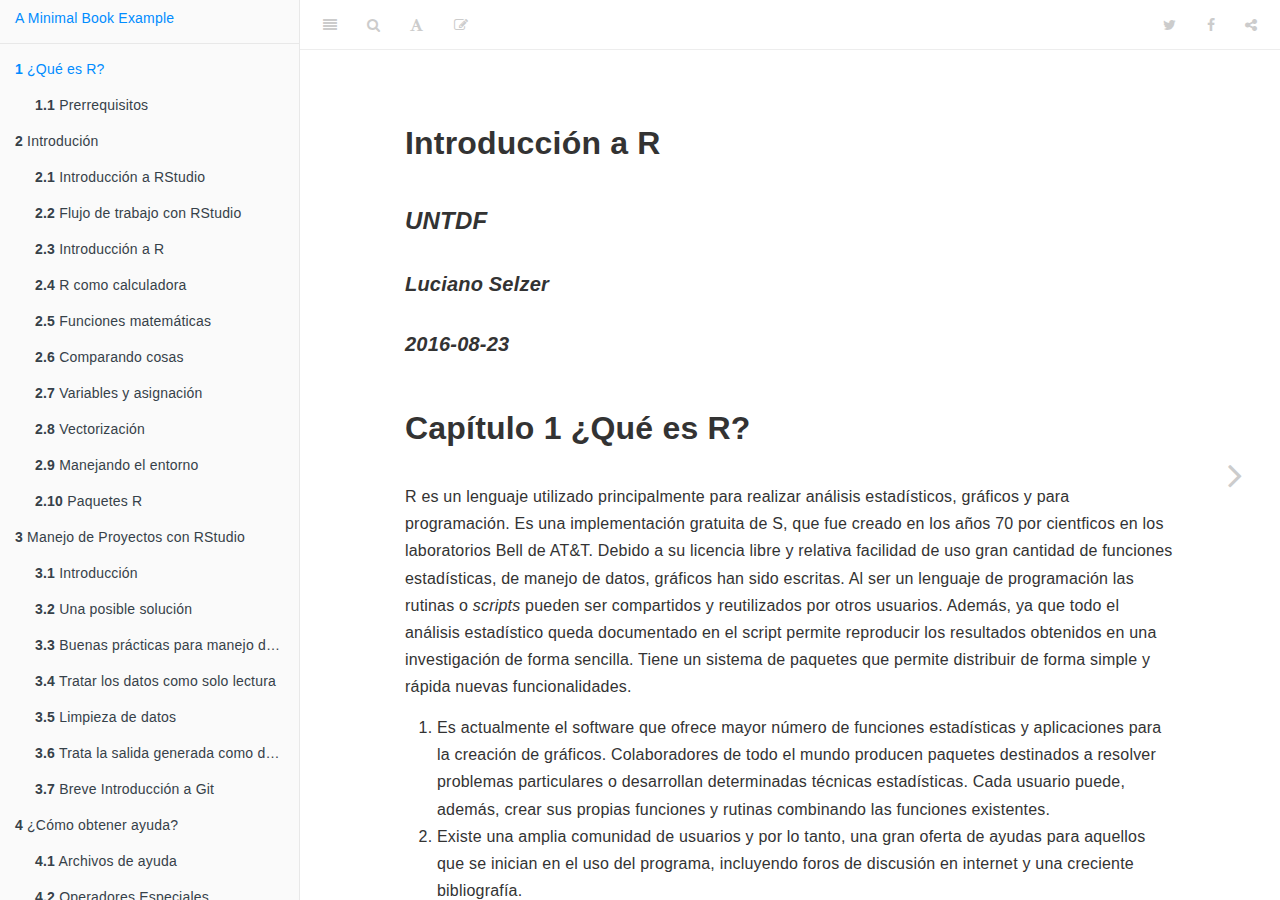
==== commit d8db0d66: "Update the book" ====
--- a/index.html
+++ b/index.html
@@ -25,7 +25,7 @@
 
 <meta name="author" content="Luciano Selzer">
 
-<meta name="date" content="2016-08-22">
+<meta name="date" content="2016-08-23">
 
 
   <meta name="viewport" content="width=device-width, initial-scale=1">
@@ -138,6 +138,17 @@
 <li class="chapter" data-level="4.6" data-path="como-obtener-ayuda.html"><a href="como-obtener-ayuda.html#cuando-tu-codigo-no-funciona-obtener-ayuda-de-tus-pares"><i class="fa fa-check"></i><b>4.6</b> Cuando tu código no funciona: obtener ayuda de tus pares</a></li>
 <li class="chapter" data-level="4.7" data-path="como-obtener-ayuda.html"><a href="como-obtener-ayuda.html#otras-fuentes-de-ayuda"><i class="fa fa-check"></i><b>4.7</b> Otras fuentes de ayuda</a></li>
 </ul></li>
+<li class="chapter" data-level="5" data-path="estructura-de-datos.html"><a href="estructura-de-datos.html"><i class="fa fa-check"></i><b>5</b> Estructura de Datos</a><ul>
+<li class="chapter" data-level="5.1" data-path="estructura-de-datos.html"><a href="estructura-de-datos.html#tipos-de-datos"><i class="fa fa-check"></i><b>5.1</b> Tipos de datos</a></li>
+<li class="chapter" data-level="5.2" data-path="estructura-de-datos.html"><a href="estructura-de-datos.html#vectores-y-coercion-de-tipo"><i class="fa fa-check"></i><b>5.2</b> Vectores y Coerción de Tipo</a></li>
+<li class="chapter" data-level="5.3" data-path="estructura-de-datos.html"><a href="estructura-de-datos.html#data-frames"><i class="fa fa-check"></i><b>5.3</b> Data Frames</a></li>
+<li class="chapter" data-level="5.4" data-path="estructura-de-datos.html"><a href="estructura-de-datos.html#factores"><i class="fa fa-check"></i><b>5.4</b> Factores</a></li>
+<li class="chapter" data-level="5.5" data-path="estructura-de-datos.html"><a href="estructura-de-datos.html#listas"><i class="fa fa-check"></i><b>5.5</b> Listas</a></li>
+<li class="chapter" data-level="5.6" data-path="estructura-de-datos.html"><a href="estructura-de-datos.html#solucion-al-desafio-3"><i class="fa fa-check"></i><b>5.6</b> Solución al Desafio 3</a></li>
+<li class="chapter" data-level="5.7" data-path="estructura-de-datos.html"><a href="estructura-de-datos.html#matrices"><i class="fa fa-check"></i><b>5.7</b> Matrices</a></li>
+<li class="chapter" data-level="5.8" data-path="estructura-de-datos.html"><a href="estructura-de-datos.html#solucion-al-desafio-5"><i class="fa fa-check"></i><b>5.8</b> Solución al Desafio 5</a></li>
+<li class="chapter" data-level="5.9" data-path="estructura-de-datos.html"><a href="estructura-de-datos.html#solucion-al-desafio-6"><i class="fa fa-check"></i><b>5.9</b> Solucion al Desafio 6</a></li>
+</ul></li>
 <li class="divider"></li>
 <li><a href="https://github.com/rstudio/bookdown" target="blank">Published with bookdown</a></li>
 
@@ -162,7 +173,7 @@
 <h1 class="title">Introducción a R</h1>
 <h3 class="subtitle"><em>UNTDF</em></h3>
 <h4 class="author"><em>Luciano Selzer</em></h4>
-<h4 class="date"><em>2016-08-22</em></h4>
+<h4 class="date"><em>2016-08-23</em></h4>
 </div>
 <div id="que-es-r" class="section level1">
 <h1><span class="header-section-number">Capítulo 1</span> ¿Qué es R?</h1>
